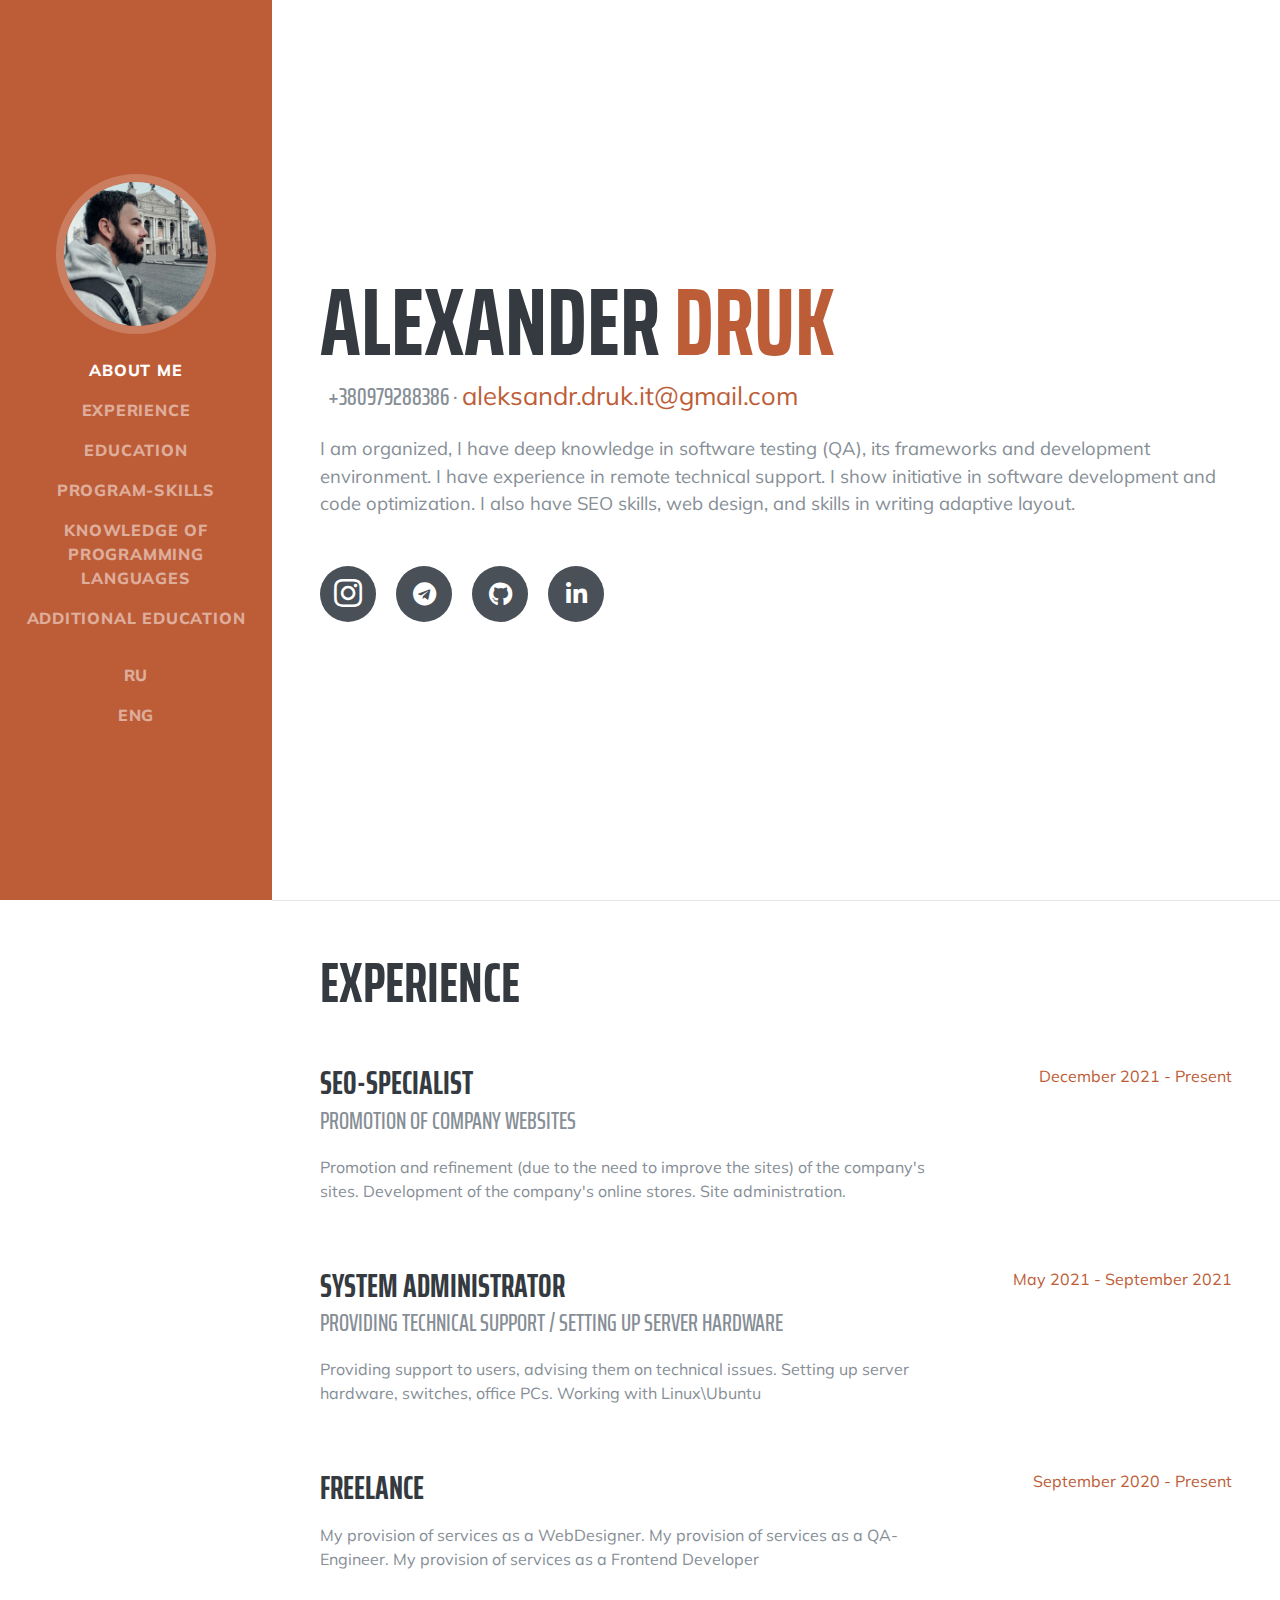
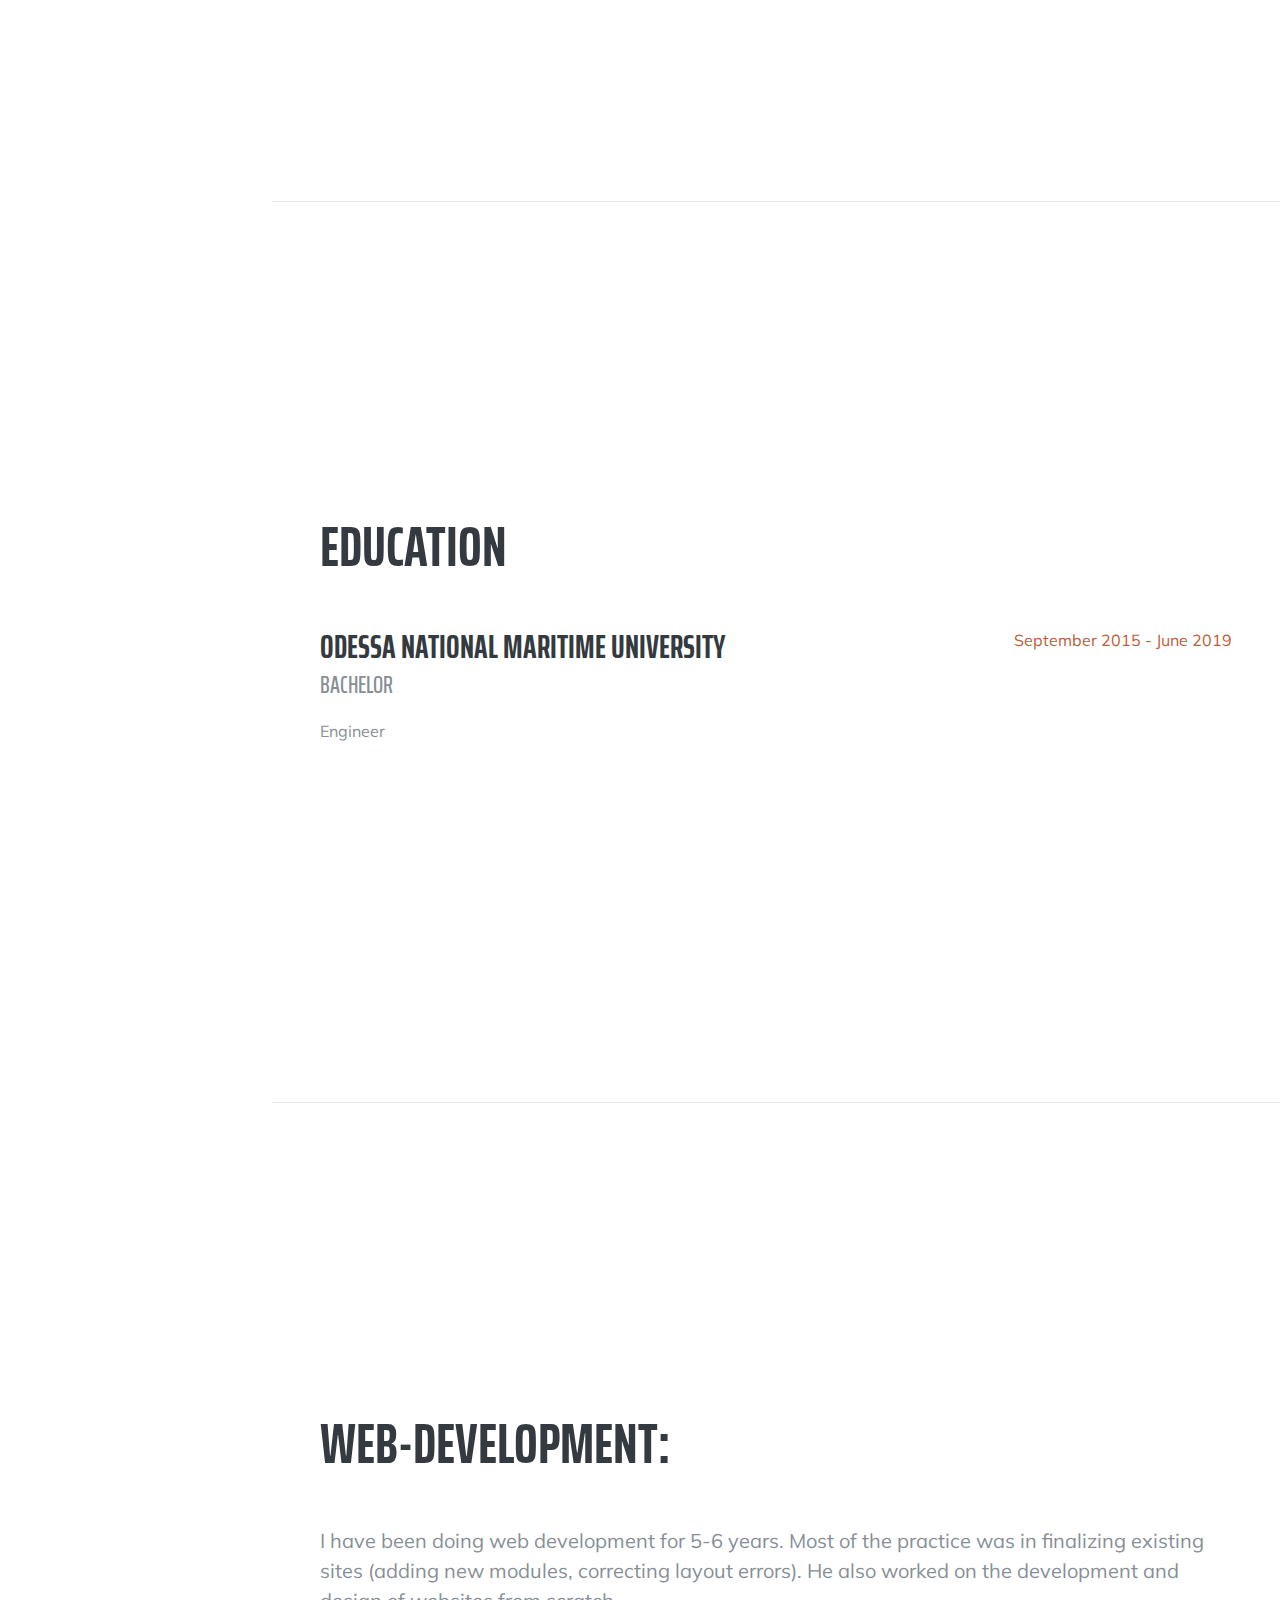
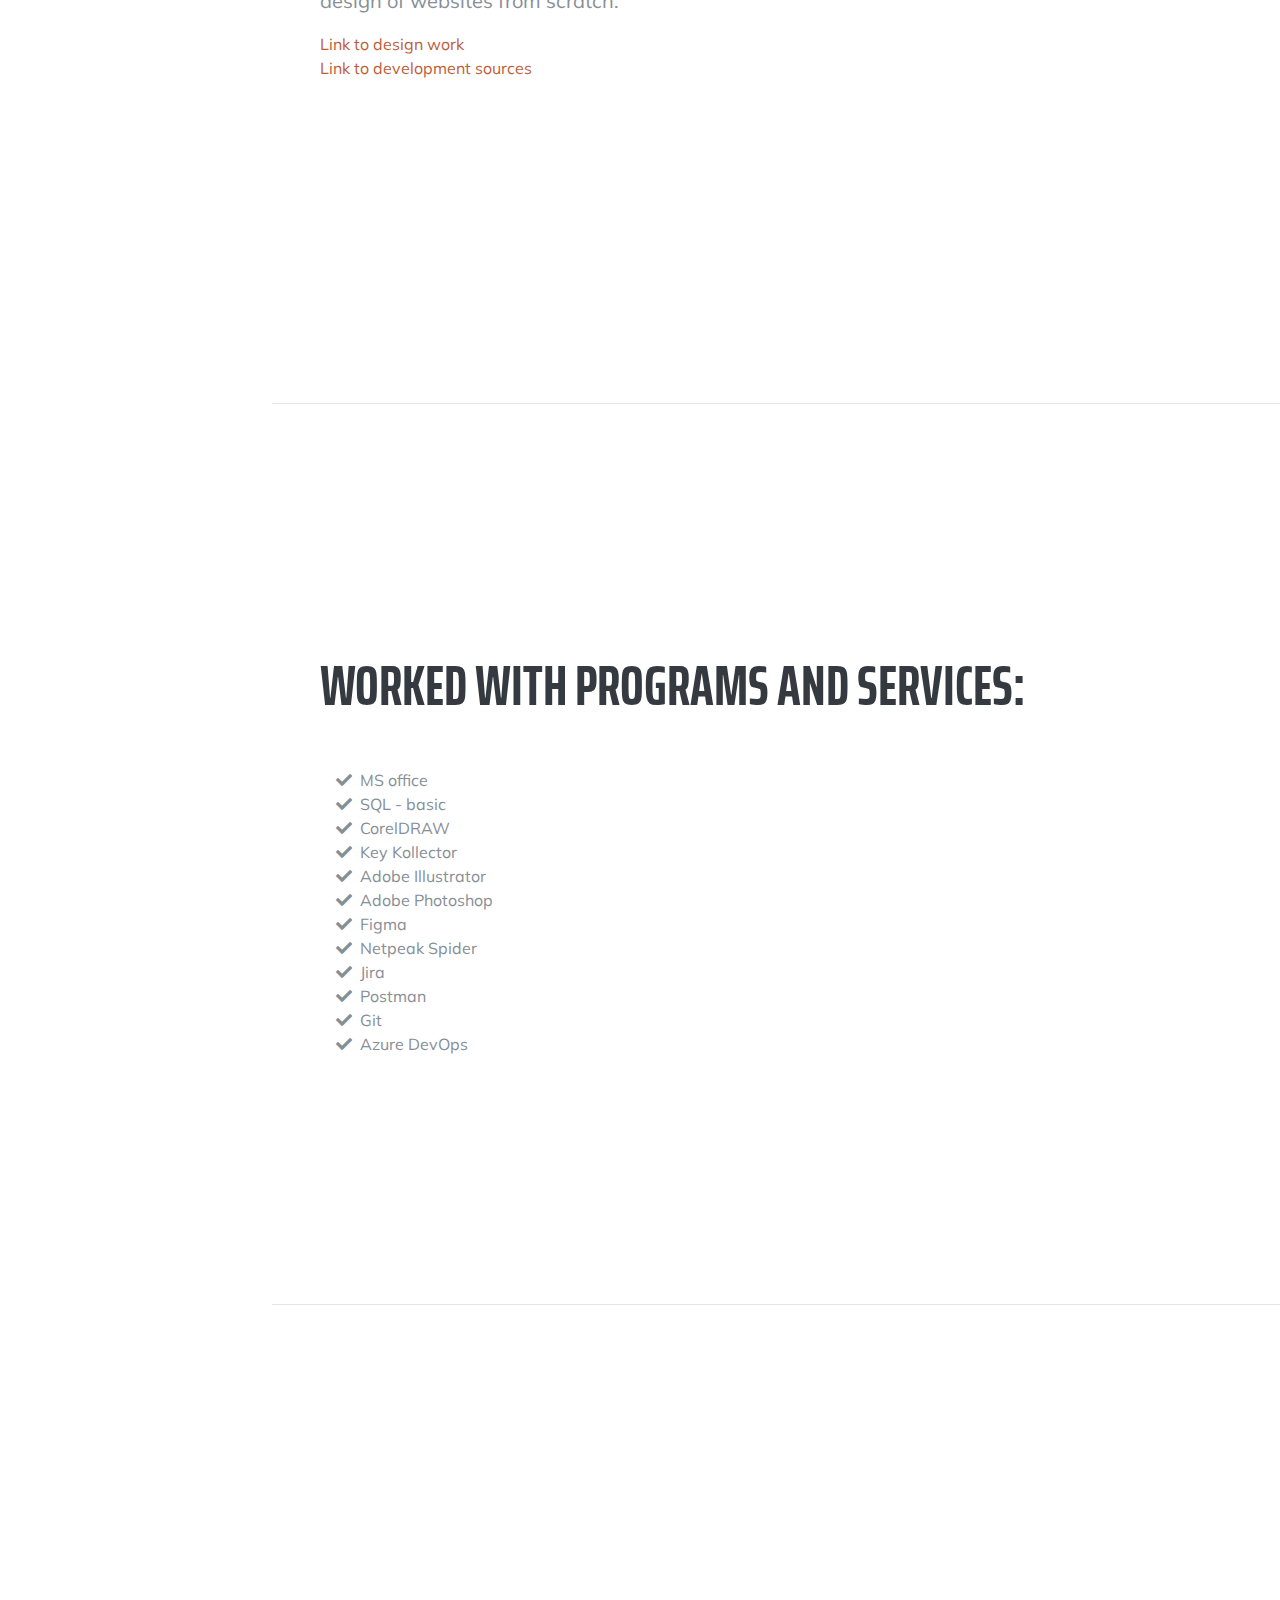
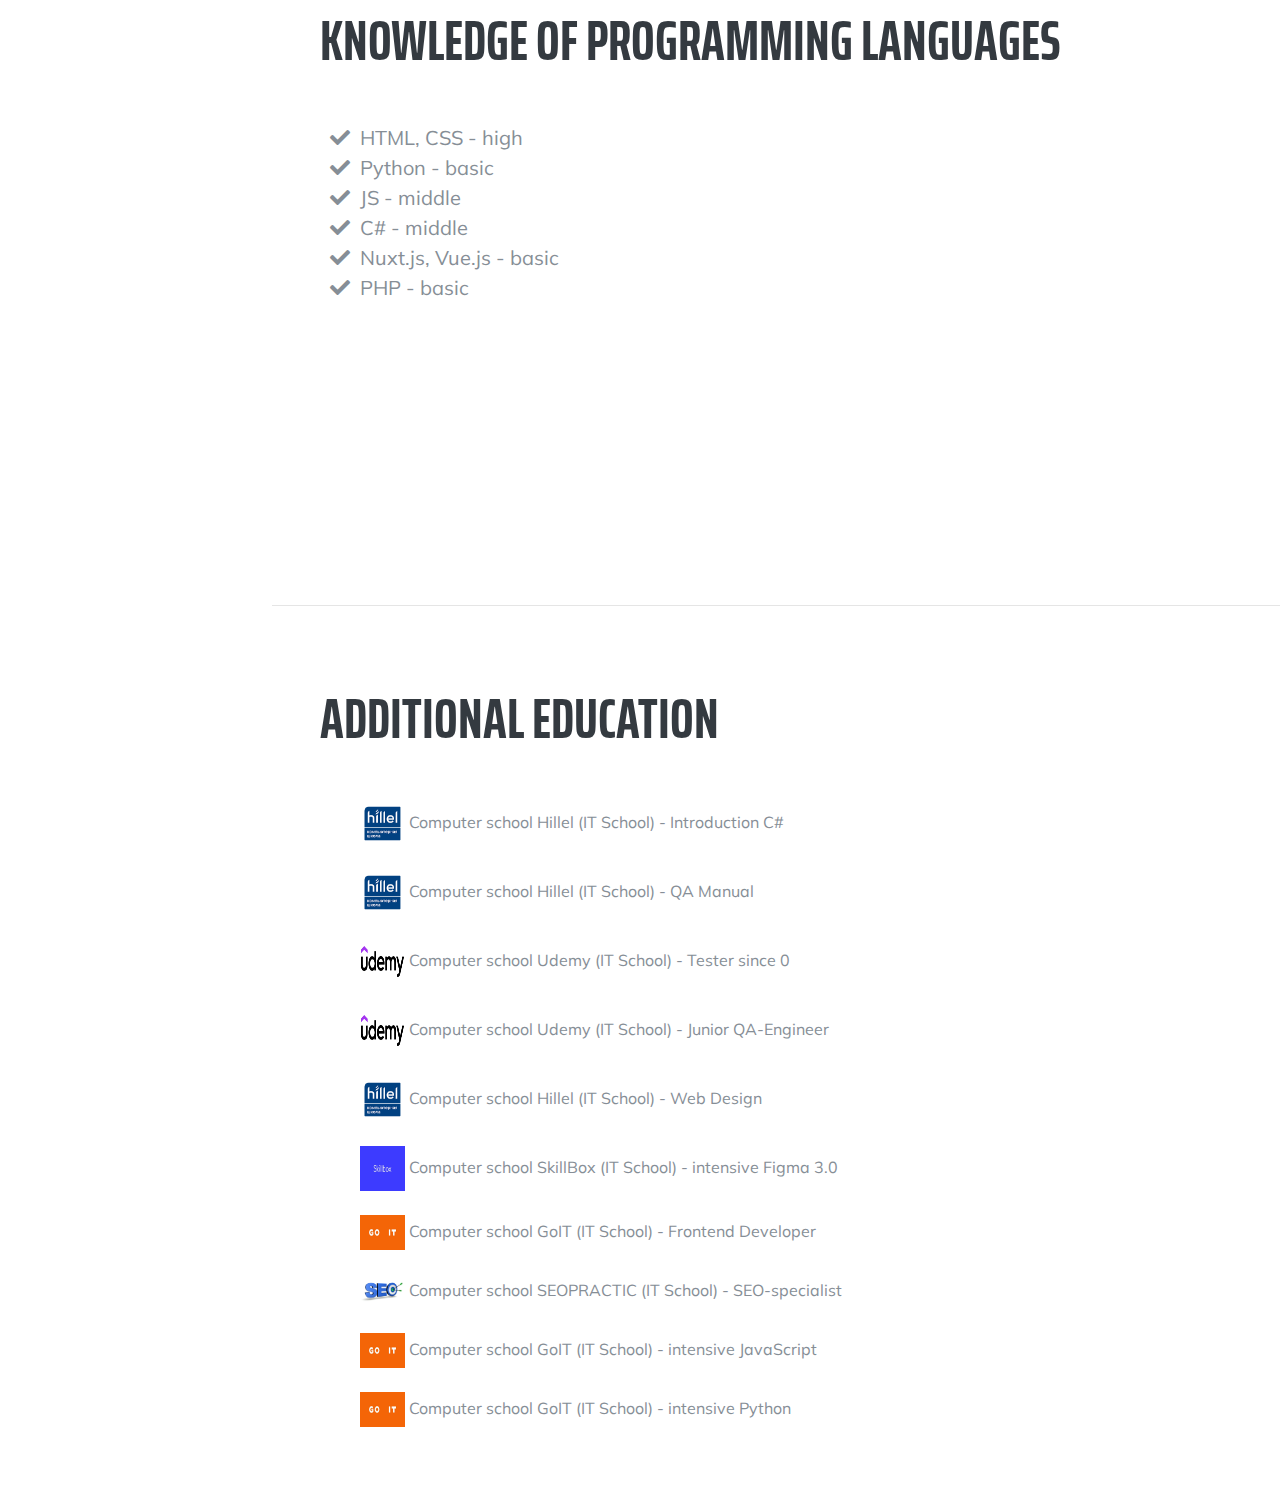
==== public.html @ 3aebe216 "1" ====
<!DOCTYPE html>
<html lang="en">

<head>

  <meta charset="utf-8">
  <meta name="viewport" content="width=device-width, initial-scale=1, shrink-to-fit=no">
  <meta name="description" content="">
  <meta name="author" content="">

  <title>Resume</title>

  <!-- Bootstrap core CSS -->
  <link href="vendor/bootstrap/css/bootstrap.min.css" rel="stylesheet">

  <!-- Custom fonts for this template -->
  <link href="https://fonts.googleapis.com/css?family=Saira+Extra+Condensed:500,700" rel="stylesheet">
  <link href="https://fonts.googleapis.com/css?family=Muli:400,400i,800,800i" rel="stylesheet">
  <link href="vendor/fontawesome-free/css/all.min.css" rel="stylesheet">

  <!-- Custom styles for this template -->
  <link href="css/resume.min.css" rel="stylesheet">

</head>

<body id="page-top">
  <!-- <div class="language" style="display: flex; align-items: center; text-align: center;">
    <a class="ru" href="./index.html" style="padding-left: 48px;">
      RU 
    </a>
    <a class="eng" href="" style="margin-left: 5px;">
       ENG
    </a>
  </div> -->

  <nav class="navbar navbar-expand-lg navbar-dark bg-primary fixed-top" id="sideNav">
    <a class="navbar-brand js-scroll-trigger" href="#page-top">
      <span class="d-block d-lg-none">Alexander Druk</span>
      <span class="d-none d-lg-block">
        <img class="img-fluid img-profile rounded-circle mx-auto mb-2" src="img/logo.jpg" alt="logo">
      </span>
    </a>
    <button class="navbar-toggler" type="button" data-toggle="collapse" data-target="#navbarSupportedContent" aria-controls="navbarSupportedContent" aria-expanded="false" aria-label="Toggle navigation">
      <span class="navbar-toggler-icon"></span>
    </button>
    <div class="collapse navbar-collapse" id="navbarSupportedContent">
      <ul class="navbar-nav">
        <li class="nav-item">
          <a class="nav-link js-scroll-trigger" href="#about">About me</a>
        </li>
        <li class="nav-item">
          <a class="nav-link js-scroll-trigger" href="#experience">Experience</a>
        </li>
        <li class="nav-item">
          <a class="nav-link js-scroll-trigger" href="#education">Education</a>
        </li>
        <li class="nav-item">
          <a class="nav-link js-scroll-trigger" href="#skills">Program-skills</a>
        </li>
        <li class="nav-item">
          <a class="nav-link js-scroll-trigger" href="#interests">Knowledge of programming languages</a>
        </li>
        <li class="nav-item">
          <a class="nav-link js-scroll-trigger" href="#awards">Additional education</a>
        </li>
        <li class="nav-item nav-item-padding">
          <a class="nav-link js-scroll-trigger" href="./index.html" style="padding-top: 25px;">RU</a>
          <a class="nav-link js-scroll-trigger" href="./public.html" >ENG</a>
        </li>
      </ul>
    </div>
  </nav>

  <div class="container-fluid p-0">

    <section class="resume-section p-3 p-lg-5 d-flex align-items-center" id="about">
      <div class="w-100">
        <h1 class="mb-0" style="padding-bottom: 10px;">Alexander
          <span class="text-primary">Druk</span>
        </h1>
        <a class="subheading mb-5" href="tel:+380979288386" style="cursor:pointer; color: inherit; text-decoration: none; "> &nbsp; +380979288386 ·
          <a href="aleksandr.druk.it@gmail.com" style=" font-size: 1.6rem; ">aleksandr.druk.it@gmail.com</a>
        </a>
        <p class="lead mb-5" style="padding-top:20px;">I am organized, I have deep knowledge in software testing (QA), its frameworks and development environment. I have experience in remote technical support. I show initiative in software development and code optimization. I also have SEO skills, web design, and skills in writing adaptive layout. </p>
        
        
        <div class="social-icons">
          <a href="https://www.instagram.com/aleksandr.mironovv/" target="_blank">
           <i class="fab fa-instagram fa-lg"></i>
          </a>
          <a href="https://t.me/ADwebdesign" target="_blank">
            <i class="fab fa-telegram"></i>
          </a>
          <a href="https://github.com/Alexhillel1" target="_blank">
            <i class="fab fa-github"></i>
          </a>
          <a href="https://www.linkedin.com/in/%D0%B0%D0%BB%D0%B5%D0%BA%D1%81%D0%B0%D0%BD%D0%B4%D1%80-%D0%B4%D1%80%D1%83%D0%BA-399b49176/" target="_blank">
            <i class="fab fa-linkedin-in"></i>
          </a>
        </div>
      </div>
    </section>

    <hr class="m-0">

    <section class="resume-section p-3 p-lg-5 d-flex justify-content-center" id="experience">
      <div class="w-100">
        <h2 class="mb-5">Experience</h2>

        <div class="resume-item d-flex flex-column flex-md-row justify-content-between mb-5">
          <div class="resume-content">
            <h3 class="mb-0">SEO-Specialist</h3>
            <div class="subheading mb-3">Promotion of company websites</div>
            <p>Promotion and refinement (due to the need to improve the sites) of the company's sites. Development of the company's online stores. Site administration.</p>
          </div>
          <div class="resume-date text-md-right">
            <span class="text-primary">December 2021 - Present</span>
          </div>
        </div>

        <div class="resume-item d-flex flex-column flex-md-row justify-content-between mb-5">
          <div class="resume-content">
            <h3 class="mb-0">System Administrator</h3>
            <div class="subheading mb-3">Providing technical support / setting up server hardware</div>
            <p> Providing support to users, advising them on technical issues. Setting up server hardware, switches, office PCs. Working with Linux\Ubuntu 
              
            </p>
          </div>
          <div class="resume-date text-md-right">
            <span class="text-primary">May 2021 - September 2021</span>
          </div>
        </div>

        <div class="resume-item d-flex flex-column flex-md-row justify-content-between mb-5">
          <div class="resume-content">
            <h3 class="mb-0">Freelance</h3>
            <div class="subheading mb-3"></div>
            <p>My provision of services as a WebDesigner. My provision of services as a QA-Engineer. My provision of services as a Frontend Developer</p>
          </div>
          <div class="resume-date text-md-right">
            <span class="text-primary">September 2020 - Present</span>
          </div>
        </div>

        <!-- <div class="resume-item d-flex flex-column flex-md-row justify-content-between">
          <div class="resume-content">
            <h3 class="mb-0">Стажер бизнес-аналитик</h3>
            <div class="subheading mb-3">EPAM Systems Inc</div>
            <p> Переговоры с заказчиками касательно требований к ПО, анализ требований и прототипирование интерфейса с последующим согласованием, написание ТЗ для команды.</p>
          </div>
          <div class="resume-date text-md-right">
            <span class="text-primary">Июнь 2015 - Июль 2015</span>
          </div>
        </div> -->

      </div>

    </section>

    <hr class="m-0">

    <section class="resume-section p-3 p-lg-5 d-flex align-items-center" id="education">
      <div class="w-100">
        <h2 class="mb-5">Education</h2>

        <div class="resume-item d-flex flex-column flex-md-row justify-content-between mb-5">
          <div class="resume-content">
            <h3 class="mb-0">Odessa National Maritime University</h3>
            <div class="subheading mb-3">Bachelor</div>
            <div>Engineer</div>
          </div>
          <div class="resume-date text-md-right">
            <span class="text-primary">September 2015 - June 2019</span>
          </div>
        </div>

        <!-- <div class="resume-item d-flex flex-column flex-md-row justify-content-between">
          <div class="resume-content">
            <h3 class="mb-0">ПИУ имени П.А.Столыпина - филиал РАНХиГС</h3>
            <div class="subheading mb-3">Магистр</div>
            <div>Экономико-психологическое конструирование бизнес-процессов и организаций</div>
            <p>Средний балл: 5,0</p>
          </div>
          <div class="resume-date text-md-right">
            <span class="text-primary">Сентябрь 2017 - Июнь 2019</span>
          </div>
        </div> -->

      </div>
    </section>

    <hr class="m-0">

    <section class="resume-section p-3 p-lg-5 d-flex align-items-center" id="skills">
      <div class="w-100">
        <h2 class="mb-5">Web-development:</h2>
<p style="font-size: 20px;">I have been doing web development for 5-6 years. Most of the practice was in finalizing existing sites (adding new modules, correcting layout errors). He also worked on the development and design of websites from scratch.</p>
<a href="https://www.behance.net/sashamiron1eb9" target="_blank">Link to design work</a> <br>
<a href="https://github.com/Alexhillel1" target="_blank">Link to development sources</a>
        <div class="subheading mb-3"></div>
      </div>
    </section>

       <hr class="m-0">

    <section class="resume-section p-3 p-lg-5 d-flex align-items-center" id="skills">
      <div class="w-100">
        <h2 class="mb-5">Worked with programs and services:</h2>


        <div class="subheading mb-3"></div>
        <ul class="fa-ul mb-0">
          <li>
            <i class="fa-li fa fa-check"></i>
            MS office
          </li>
          <li>
            <i class="fa-li fa fa-check"></i>
            SQL - basic
          </li>
        <li>
            <i class="fa-li fa fa-check"></i> CorelDRAW </li>
            <li>
            <i class="fa-li fa fa-check"></i> Key Kollector</li></li>
        <li>
            <i class="fa-li fa fa-check"></i> Adobe Illustrator
</li></li>
<li>
            <i class="fa-li fa fa-check"></i>
Adobe Photoshop</li></li>
<li>
            <i class="fa-li fa fa-check"></i> Figma
</li></li>
<li>
            <i class="fa-li fa fa-check"></i> Netpeak Spider
</li></li>
        <li>
            <i class="fa-li fa fa-check"></i> Jira </li>
                    <li>
            <i class="fa-li fa fa-check"></i> Postman </li>
                    <li>
            <i class="fa-li fa fa-check"></i> Git </li>
                    <li>
            <i class="fa-li fa fa-check"></i> Azure DevOps </li>
        </ul>
      </div>
    </section>

    <hr class="m-0">

    <section class="resume-section p-3 p-lg-5 d-flex align-items-center" id="interests">
      <div class="w-100">
        <h2 class="mb-5">Knowledge of programming languages</h2>
       
 <ul class="fa-ul mb-0" style="font-size: 16px;">
          <li style="font-size: 20px;">
            <i class="fa-li fa fa-check"></i>
            HTML, CSS - high 
          </li>
                    <li style="font-size: 20px;">
            <i class="fa-li fa fa-check"></i>
            Python - basic
          </li>
        <li style="font-size: 20px;">
            <i class="fa-li fa fa-check"></i> JS - middle </li>
                    <li style="font-size: 20px;">
            <i class="fa-li fa fa-check"></i> C# - middle
</li>
            <li style="font-size: 20px;">
            <i class="fa-li fa fa-check"></i> Nuxt.js, Vue.js - basic</li></li>
        <li style="font-size: 20px;">
            <i class="fa-li fa fa-check"></i> PHP - basic
</li></li>
        </ul>
        
      </div>
    </section>

    <hr class="m-0">

    <section class="resume-section p-3 p-lg-5 d-flex align-items-center" id="awards">
      <div class="w-100">
        <h2 class="mb-5">Additional education</h2>
        <ul class="fa-ul mb-0">
          <li>
            <!-- <i class="fa-li fa fa-trophy text-warning"></i> -->
            <img src="./img/logo-camp-Hillel.png" alt="Hillel" width="45px" height="45px">
            Computer school Hillel (IT School) - Introduction C#</li>
          <li>
            <br>
            <!-- <i class="fa-li fa fa-trophy text-warning"></i> -->
            <img src="./img/logo-camp-Hillel.png" alt="Hillel" width="45px" height="45px">
            Computer school Hillel (IT School) - QA Manual </li>
                      <li>
            <br>
            <!-- <i class="fa-li fa fa-trophy text-warning"></i> -->
            <img src="./img/UDEMY_3_crAWuxI.png" alt="Udemy" width="45px" height="45px">
            Computer school Udemy (IT School) - Tester since 0 </li>
                                  <li>
            <br>
            <!-- <i class="fa-li fa fa-trophy text-warning"></i> -->
            <img src="./img/UDEMY_3_crAWuxI.png" alt="Udemy" width="45px" height="45px">
            Computer school Udemy (IT School) - Junior QA-Engineer </li>
          <li>
            <br>
            <!-- <i class="fa-li fa fa-trophy text-warning"></i> -->
            <img src="./img/logo-camp-Hillel.png" alt="Hillel" width="45px" height="45px">
            Computer school Hillel (IT School) - Web Design</li>
          <li>
                      <li>
            <br>
            <!-- <i class="fa-li fa fa-trophy text-warning"></i> -->
            <img src="./img/skillbox.jpg" alt="Hillel" width="45px" height="45px">
            Computer school SkillBox (IT School) - intensive Figma 3.0</li>
          <li>
            <br>
            <!-- <i class="fa-li fa fa-trophy text-warning"></i> -->
            <img src="./img/images.png" alt="GoIT" width="45px" height="35 px">
            Computer school GoIT (IT School) - Frontend Developer</li>
          <li>
            <br>
            <!-- <i class="fa-li fa fa-trophy text-warning"></i> -->
            <img src="./img/shutterstock_102739382.jpg" alt="SEOPRACTIC" width="45px" height="35 px">
            Computer school SEOPRACTIC (IT School) - SEO-specialist </li>
          <li>
            <br>
            <!-- <i class="fa-li fa fa-trophy text-warning"></i> -->
            <img src="./img/images.png" alt="GoIT" width="45px" height="35 px">
          Computer school GoIT (IT School) - intensive JavaScript
          </li>
                    <li>
            <br>
            <!-- <i class="fa-li fa fa-trophy text-warning"></i> -->
            <img src="./img/images.png" alt="GoIT" width="45px" height="35 px">
          Computer school GoIT (IT School) - intensive Python
          </li>
          
        </ul>
      </div>
    </section>

  </div>

  <!-- Bootstrap core JavaScript -->
  <script src="vendor/jquery/jquery.min.js"></script>
  <script src="vendor/bootstrap/js/bootstrap.bundle.min.js"></script>

  <!-- Plugin JavaScript -->
  <script src="vendor/jquery-easing/jquery.easing.min.js"></script>

  <!-- Custom scripts for this template -->
  <script src="js/resume.min.js"></script>

</body>

</html>
---- css/resume.min.css ----
/*!
 * Start Bootstrap - Resume v5.0.8 (https://startbootstrap.com/template-overviews/resume)
 * Copyright 2013-2019 Start Bootstrap
 * Licensed under MIT (https://github.com/BlackrockDigital/startbootstrap-resume/blob/master/LICENSE)
 */body{font-family:Muli,-apple-system,BlinkMacSystemFont,'Segoe UI',Roboto,'Helvetica Neue',Arial,sans-serif,'Apple Color Emoji','Segoe UI Emoji','Segoe UI Symbol','Noto Color Emoji';padding-top:54px;color:#868e96}@media (min-width:992px){body{padding-top:0;padding-left:17rem}}h1,h2,h3,h4,h5,h6{font-family:'Saira Extra Condensed',-apple-system,BlinkMacSystemFont,'Segoe UI',Roboto,'Helvetica Neue',Arial,sans-serif,'Apple Color Emoji','Segoe UI Emoji','Segoe UI Symbol','Noto Color Emoji';font-weight:700;text-transform:uppercase;color:#343a40}h1{font-size:6rem;line-height:5.5rem}h2{font-size:3.5rem}h3{font-size:2rem}p.lead{font-size:1.15rem;font-weight:400}.subheading{text-transform:uppercase;font-weight:500;font-family:'Saira Extra Condensed',-apple-system,BlinkMacSystemFont,'Segoe UI',Roboto,'Helvetica Neue',Arial,sans-serif,'Apple Color Emoji','Segoe UI Emoji','Segoe UI Symbol','Noto Color Emoji';font-size:1.5rem}.social-icons a{display:inline-block;height:3.5rem;width:3.5rem;background-color:#495057;color:#fff!important;border-radius:100%;text-align:center;font-size:1.5rem;line-height:3.5rem;margin-right:1rem}.social-icons a:last-child{margin-right:0}.social-icons a:hover{background-color:#bd5d38}.dev-icons{font-size:3rem}.dev-icons .list-inline-item i:hover{color:#bd5d38}#sideNav .navbar-nav .nav-item .nav-link{font-weight:800;letter-spacing:.05rem;text-transform:uppercase}#sideNav .navbar-toggler:focus{outline-color:#d48a6e}@media (min-width:992px){#sideNav{text-align:center;position:fixed;top:0;left:0;display:flex;flex-direction:column;width:17rem;height:100vh}#sideNav .navbar-brand{display:flex;margin:auto auto 0;padding:.5rem}#sideNav .navbar-brand .img-profile{max-width:10rem;max-height:10rem;border:.5rem solid rgba(255,255,255,.2)}#sideNav .navbar-collapse{display:flex;align-items:flex-start;flex-grow:0;width:100%;margin-bottom:auto}#sideNav .navbar-collapse .navbar-nav{flex-direction:column;width:100%}#sideNav .navbar-collapse .navbar-nav .nav-item{display:block}#sideNav .navbar-collapse .navbar-nav .nav-item .nav-link{display:block}}section.resume-section{padding-top:5rem!important;padding-bottom:5rem!important;max-width:75rem}section.resume-section .resume-item .resume-date{min-width:none}@media (min-width:768px){section.resume-section{min-height:100vh}section.resume-section .resume-item .resume-date{min-width:18rem}}@media (min-width:992px){section.resume-section{padding-top:3rem!important;padding-bottom:3rem!important}}.bg-primary{background-color:#bd5d38!important}.text-primary{color:#bd5d38!important}a{color:#bd5d38}a:active,a:focus,a:hover{color:#824027}
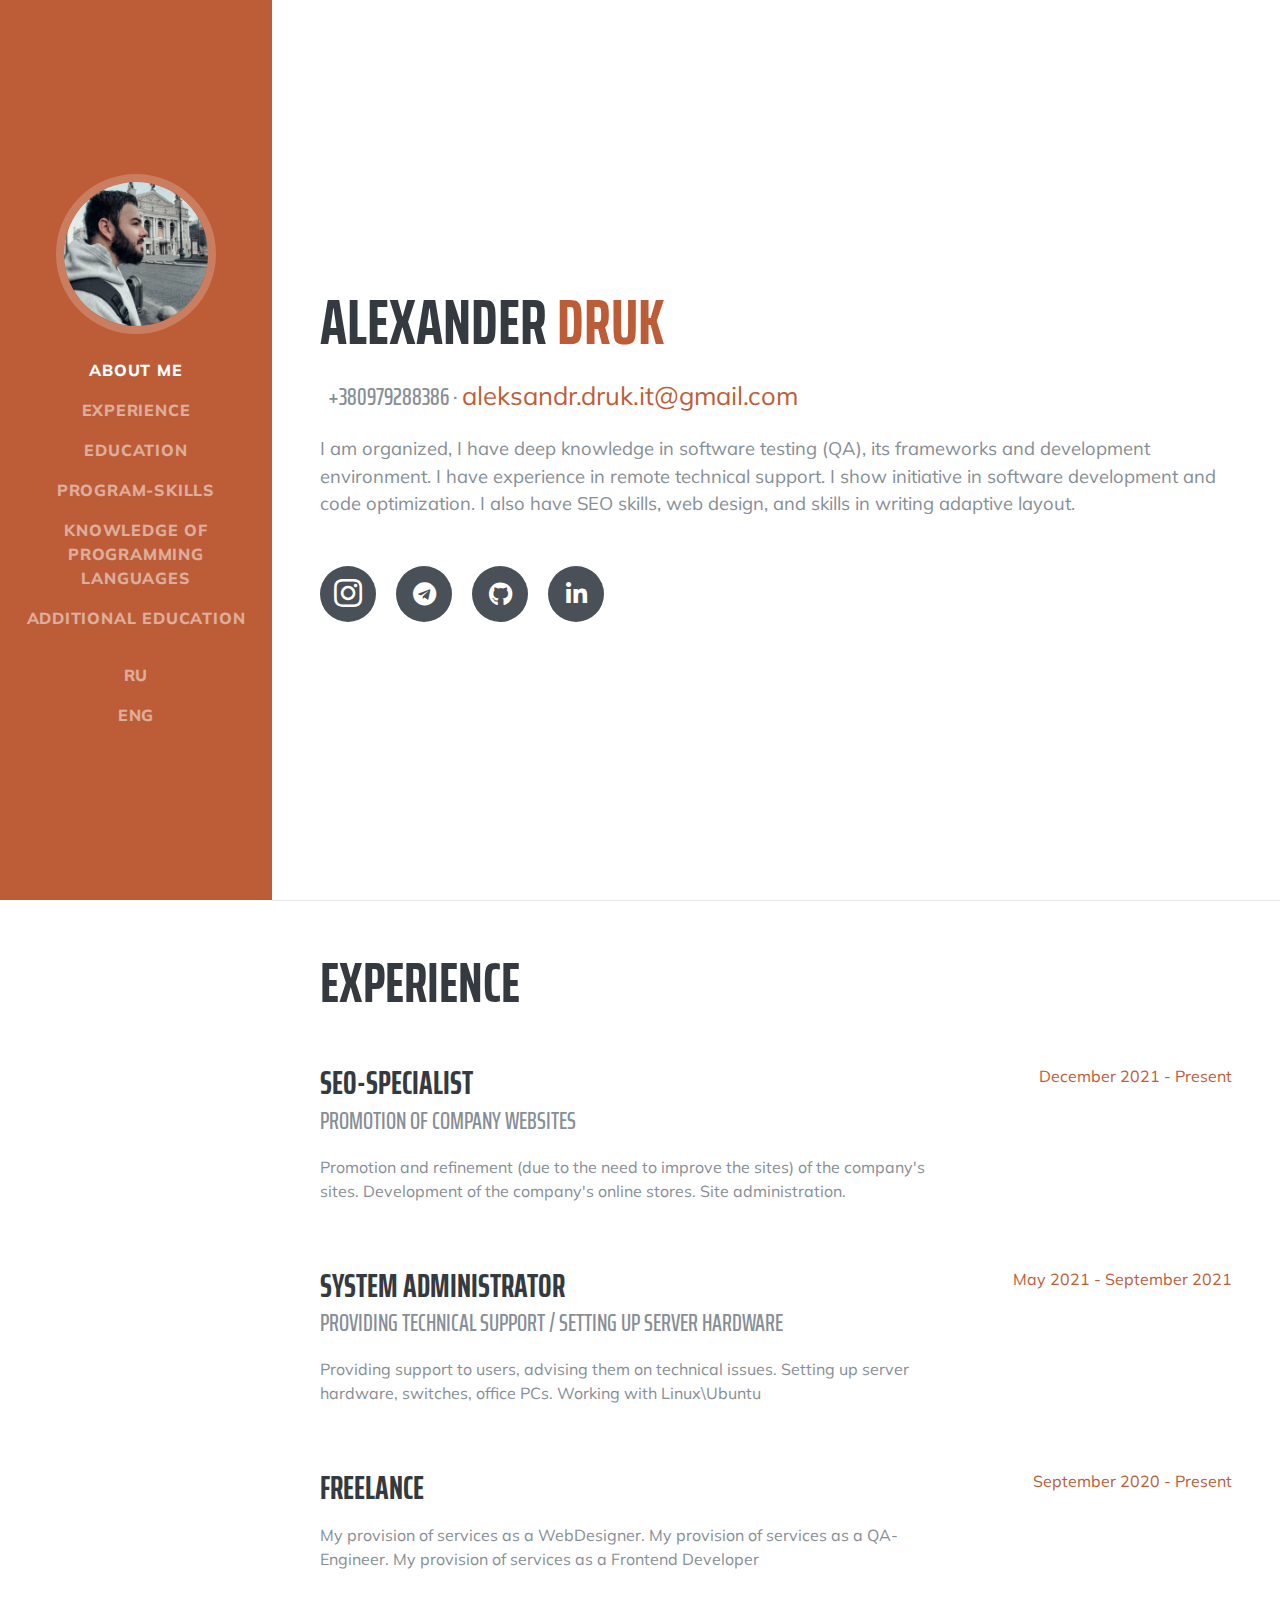
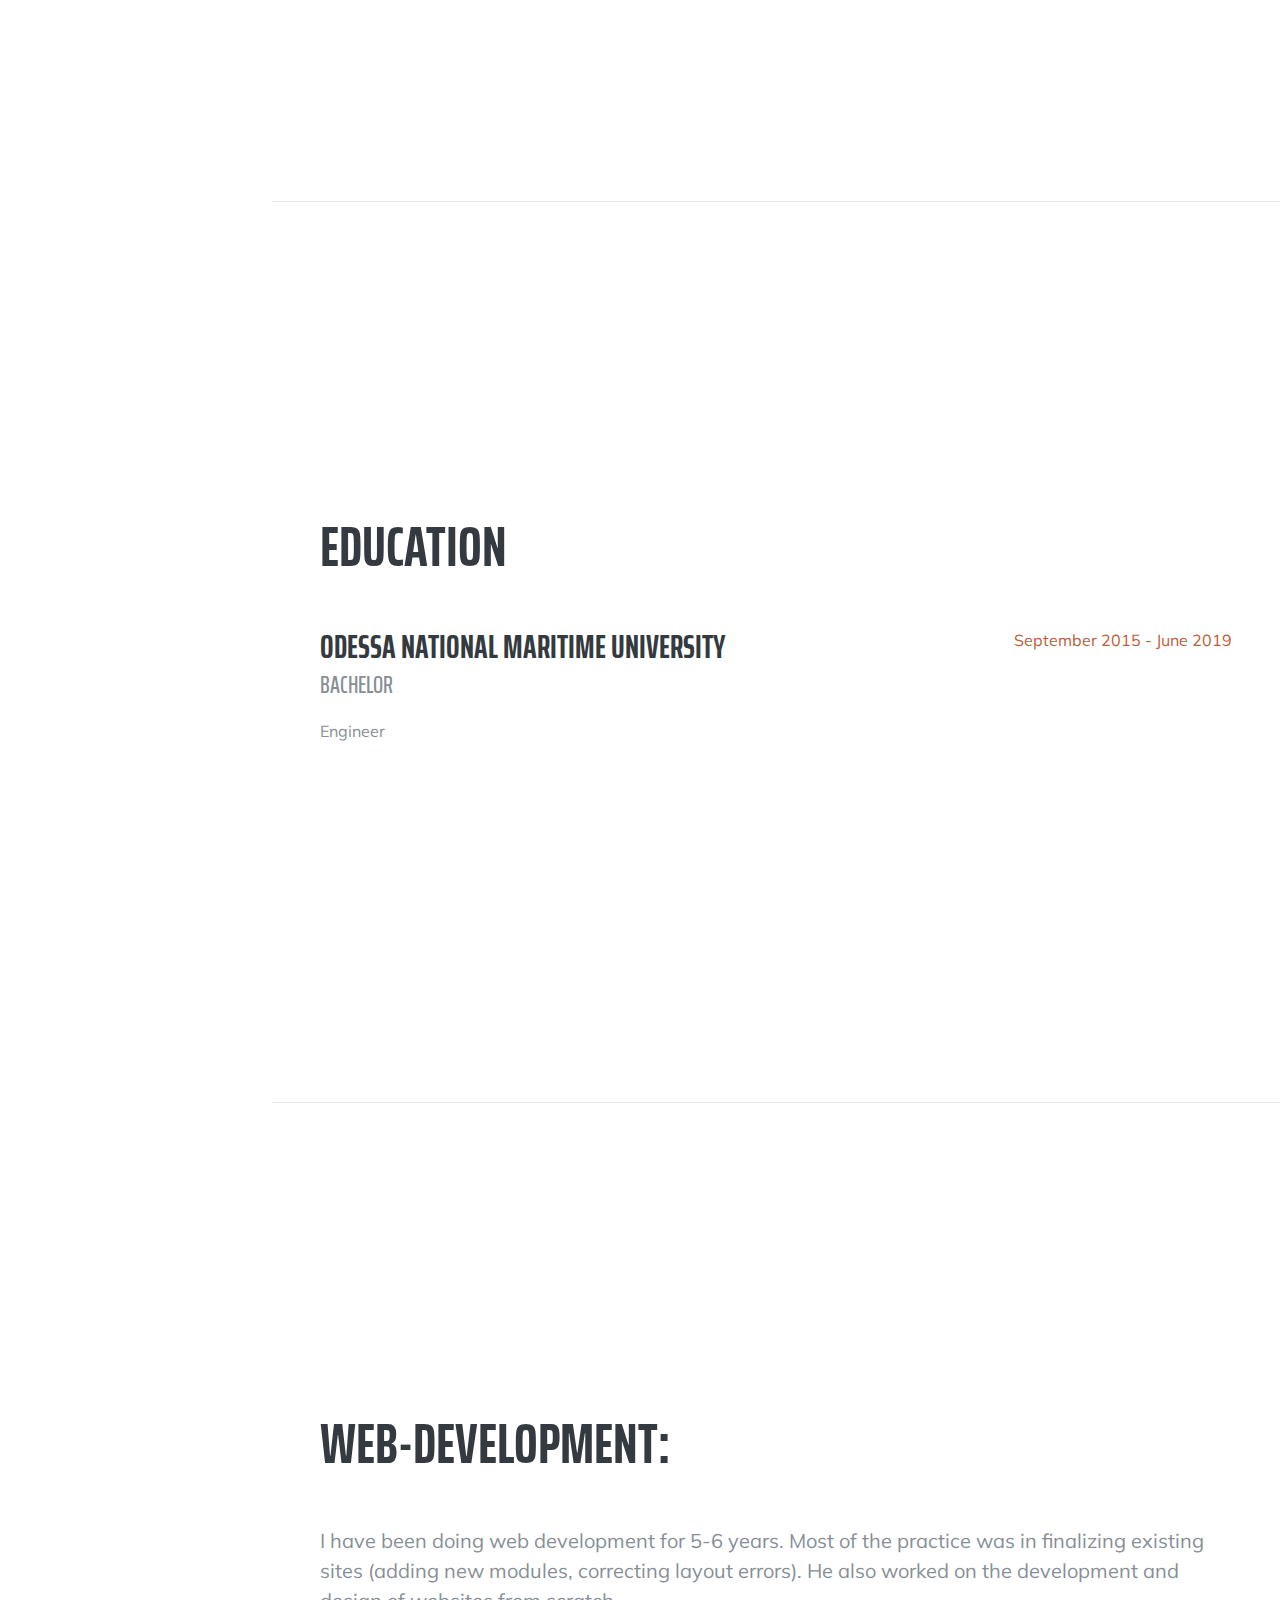
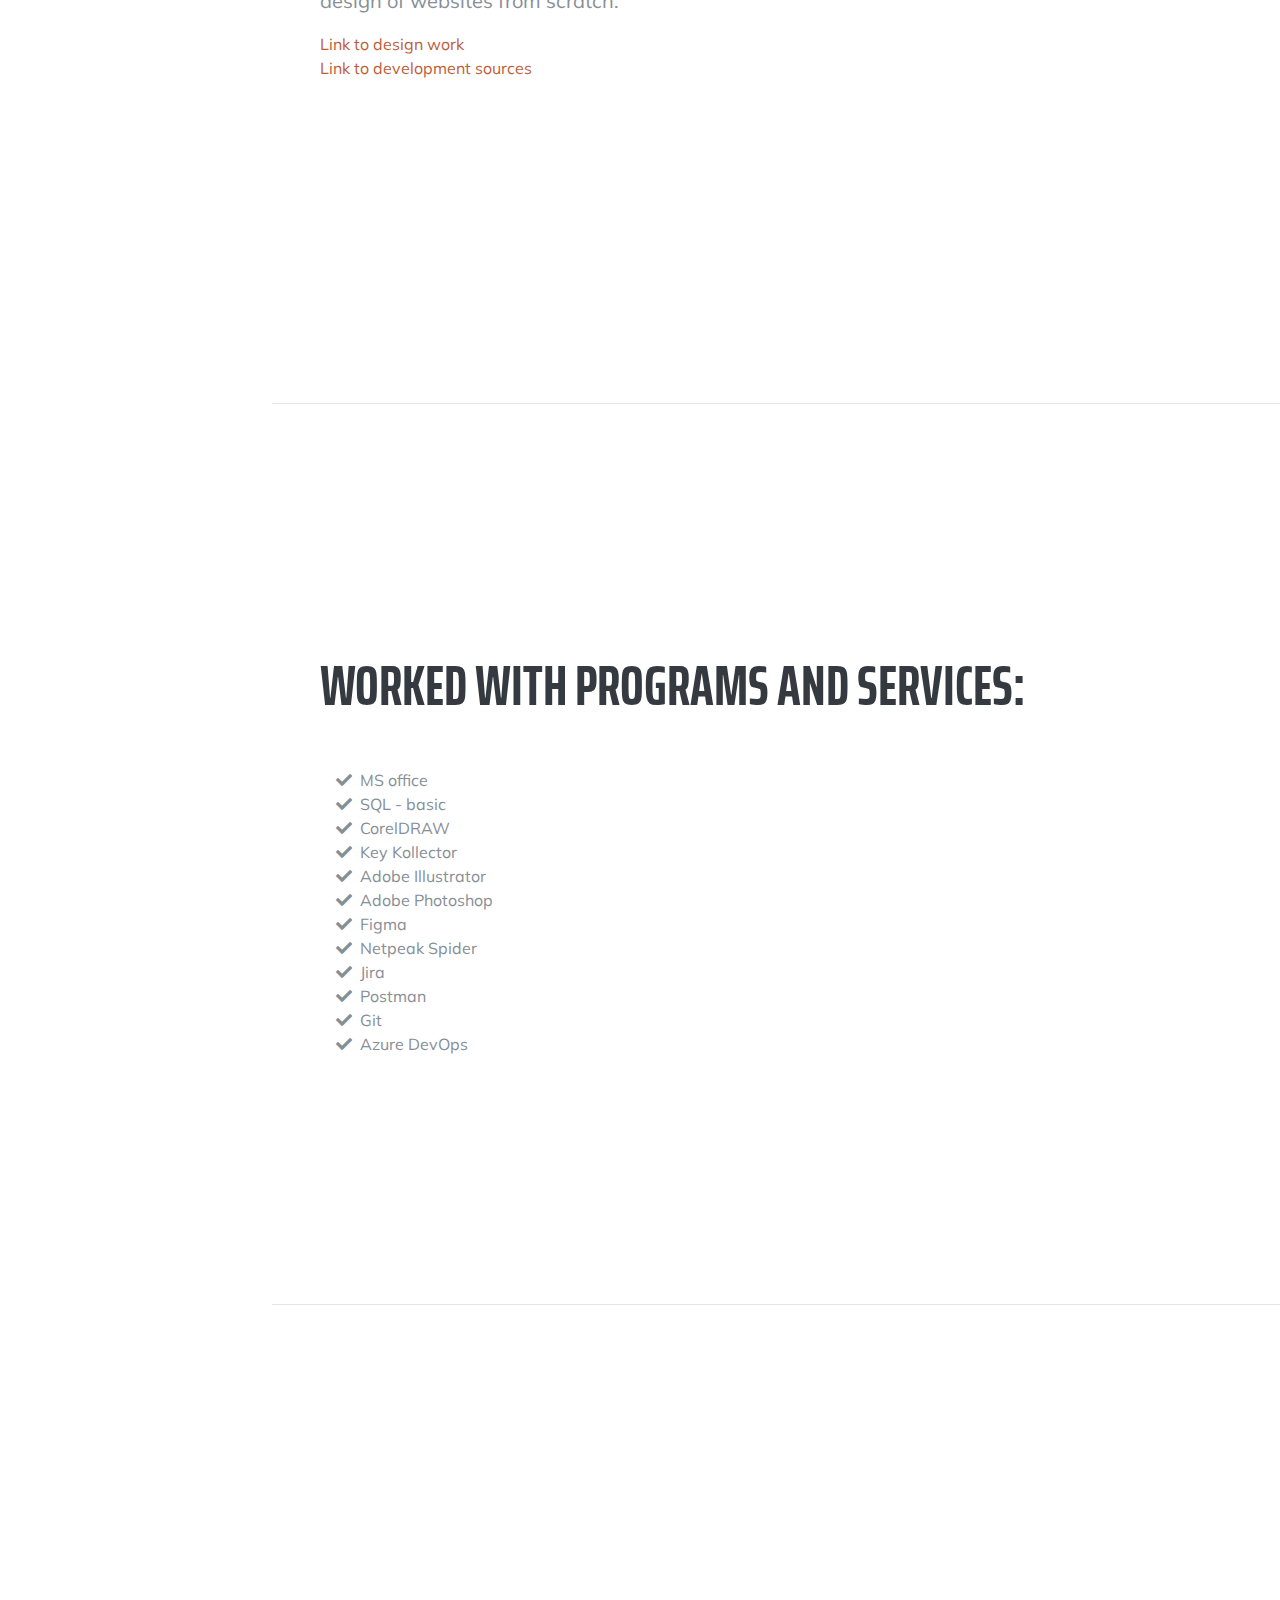
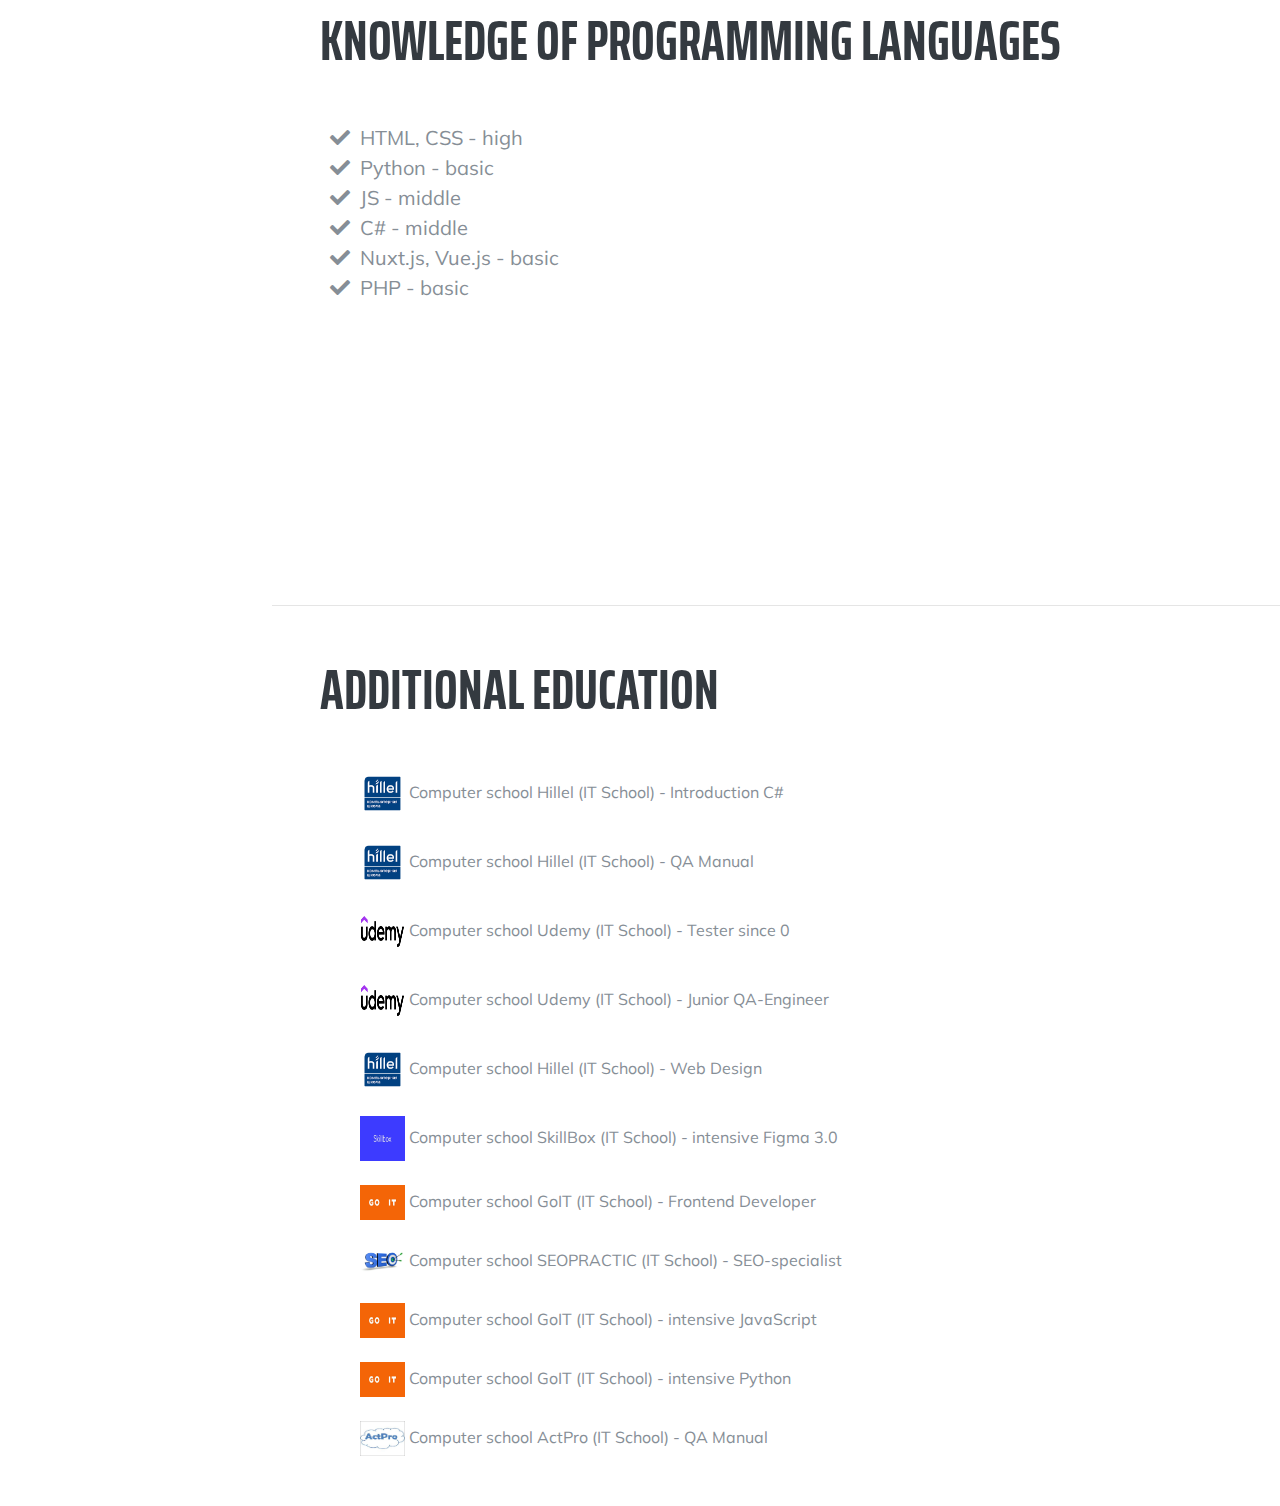
==== commit 9b3a7cb1: "1" ====
--- a/public.html
+++ b/public.html
@@ -334,6 +334,12 @@
             <img src="./img/images.png" alt="GoIT" width="45px" height="35 px">
           Computer school GoIT (IT School) - intensive Python
           </li>
+                              <li>
+            <br>
+            <!-- <i class="fa-li fa fa-trophy text-warning"></i> -->
+            <img src="./img/actpro.jpg" alt="ActPro" width="45px" height="35 px">
+          Computer school ActPro (IT School) - QA Manual
+          </li>
           
         </ul>
       </div>
--- a/css/resume.min.css
+++ b/css/resume.min.css
@@ -2,4 +2,159 @@
  * Start Bootstrap - Resume v5.0.8 (https://startbootstrap.com/template-overviews/resume)
  * Copyright 2013-2019 Start Bootstrap
  * Licensed under MIT (https://github.com/BlackrockDigital/startbootstrap-resume/blob/master/LICENSE)
- */body{font-family:Muli,-apple-system,BlinkMacSystemFont,'Segoe UI',Roboto,'Helvetica Neue',Arial,sans-serif,'Apple Color Emoji','Segoe UI Emoji','Segoe UI Symbol','Noto Color Emoji';padding-top:54px;color:#868e96}@media (min-width:992px){body{padding-top:0;padding-left:17rem}}h1,h2,h3,h4,h5,h6{font-family:'Saira Extra Condensed',-apple-system,BlinkMacSystemFont,'Segoe UI',Roboto,'Helvetica Neue',Arial,sans-serif,'Apple Color Emoji','Segoe UI Emoji','Segoe UI Symbol','Noto Color Emoji';font-weight:700;text-transform:uppercase;color:#343a40}h1{font-size:6rem;line-height:5.5rem}h2{font-size:3.5rem}h3{font-size:2rem}p.lead{font-size:1.15rem;font-weight:400}.subheading{text-transform:uppercase;font-weight:500;font-family:'Saira Extra Condensed',-apple-system,BlinkMacSystemFont,'Segoe UI',Roboto,'Helvetica Neue',Arial,sans-serif,'Apple Color Emoji','Segoe UI Emoji','Segoe UI Symbol','Noto Color Emoji';font-size:1.5rem}.social-icons a{display:inline-block;height:3.5rem;width:3.5rem;background-color:#495057;color:#fff!important;border-radius:100%;text-align:center;font-size:1.5rem;line-height:3.5rem;margin-right:1rem}.social-icons a:last-child{margin-right:0}.social-icons a:hover{background-color:#bd5d38}.dev-icons{font-size:3rem}.dev-icons .list-inline-item i:hover{color:#bd5d38}#sideNav .navbar-nav .nav-item .nav-link{font-weight:800;letter-spacing:.05rem;text-transform:uppercase}#sideNav .navbar-toggler:focus{outline-color:#d48a6e}@media (min-width:992px){#sideNav{text-align:center;position:fixed;top:0;left:0;display:flex;flex-direction:column;width:17rem;height:100vh}#sideNav .navbar-brand{display:flex;margin:auto auto 0;padding:.5rem}#sideNav .navbar-brand .img-profile{max-width:10rem;max-height:10rem;border:.5rem solid rgba(255,255,255,.2)}#sideNav .navbar-collapse{display:flex;align-items:flex-start;flex-grow:0;width:100%;margin-bottom:auto}#sideNav .navbar-collapse .navbar-nav{flex-direction:column;width:100%}#sideNav .navbar-collapse .navbar-nav .nav-item{display:block}#sideNav .navbar-collapse .navbar-nav .nav-item .nav-link{display:block}}section.resume-section{padding-top:5rem!important;padding-bottom:5rem!important;max-width:75rem}section.resume-section .resume-item .resume-date{min-width:none}@media (min-width:768px){section.resume-section{min-height:100vh}section.resume-section .resume-item .resume-date{min-width:18rem}}@media (min-width:992px){section.resume-section{padding-top:3rem!important;padding-bottom:3rem!important}}.bg-primary{background-color:#bd5d38!important}.text-primary{color:#bd5d38!important}a{color:#bd5d38}a:active,a:focus,a:hover{color:#824027}+ */
+body {
+  font-family: Muli, -apple-system, BlinkMacSystemFont, "Segoe UI", Roboto,
+    "Helvetica Neue", Arial, sans-serif, "Apple Color Emoji", "Segoe UI Emoji",
+    "Segoe UI Symbol", "Noto Color Emoji";
+  padding-top: 54px;
+  color: #868e96;
+}
+@media (min-width: 992px) {
+  body {
+    padding-top: 0;
+    padding-left: 17rem;
+  }
+}
+h1,
+h2,
+h3,
+h4,
+h5,
+h6 {
+  font-family: "Saira Extra Condensed", -apple-system, BlinkMacSystemFont,
+    "Segoe UI", Roboto, "Helvetica Neue", Arial, sans-serif, "Apple Color Emoji",
+    "Segoe UI Emoji", "Segoe UI Symbol", "Noto Color Emoji";
+  font-weight: 700;
+  text-transform: uppercase;
+  color: #343a40;
+}
+h1 {
+  font-size: 4rem;
+  line-height: 5.5rem;
+}
+h2 {
+  font-size: 3.5rem;
+}
+h3 {
+  font-size: 2rem;
+}
+p.lead {
+  font-size: 1.15rem;
+  font-weight: 400;
+}
+.subheading {
+  text-transform: uppercase;
+  font-weight: 500;
+  font-family: "Saira Extra Condensed", -apple-system, BlinkMacSystemFont,
+    "Segoe UI", Roboto, "Helvetica Neue", Arial, sans-serif, "Apple Color Emoji",
+    "Segoe UI Emoji", "Segoe UI Symbol", "Noto Color Emoji";
+  font-size: 1.5rem;
+}
+.social-icons a {
+  display: inline-block;
+  height: 3.5rem;
+  width: 3.5rem;
+  background-color: #495057;
+  color: #fff !important;
+  border-radius: 100%;
+  text-align: center;
+  font-size: 1.5rem;
+  line-height: 3.5rem;
+  margin-right: 1rem;
+}
+.social-icons a:last-child {
+  margin-right: 0;
+}
+.social-icons a:hover {
+  background-color: #bd5d38;
+}
+.dev-icons {
+  font-size: 3rem;
+}
+.dev-icons .list-inline-item i:hover {
+  color: #bd5d38;
+}
+#sideNav .navbar-nav .nav-item .nav-link {
+  font-weight: 800;
+  letter-spacing: 0.05rem;
+  text-transform: uppercase;
+}
+#sideNav .navbar-toggler:focus {
+  outline-color: #d48a6e;
+}
+@media (min-width: 992px) {
+  #sideNav {
+    text-align: center;
+    position: fixed;
+    top: 0;
+    left: 0;
+    display: flex;
+    flex-direction: column;
+    width: 17rem;
+    height: 100vh;
+  }
+  #sideNav .navbar-brand {
+    display: flex;
+    margin: auto auto 0;
+    padding: 0.5rem;
+  }
+  #sideNav .navbar-brand .img-profile {
+    max-width: 10rem;
+    max-height: 10rem;
+    border: 0.5rem solid rgba(255, 255, 255, 0.2);
+  }
+  #sideNav .navbar-collapse {
+    display: flex;
+    align-items: flex-start;
+    flex-grow: 0;
+    width: 100%;
+    margin-bottom: auto;
+  }
+  #sideNav .navbar-collapse .navbar-nav {
+    flex-direction: column;
+    width: 100%;
+  }
+  #sideNav .navbar-collapse .navbar-nav .nav-item {
+    display: block;
+  }
+  #sideNav .navbar-collapse .navbar-nav .nav-item .nav-link {
+    display: block;
+  }
+}
+section.resume-section {
+  padding-top: 5rem !important;
+  padding-bottom: 5rem !important;
+  max-width: 75rem;
+}
+section.resume-section .resume-item .resume-date {
+  min-width: none;
+}
+@media (min-width: 768px) {
+  section.resume-section {
+    min-height: 100vh;
+  }
+  section.resume-section .resume-item .resume-date {
+    min-width: 18rem;
+  }
+}
+@media (min-width: 992px) {
+  section.resume-section {
+    padding-top: 3rem !important;
+    padding-bottom: 3rem !important;
+  }
+}
+.bg-primary {
+  background-color: #bd5d38 !important;
+}
+.text-primary {
+  color: #bd5d38 !important;
+}
+a {
+  color: #bd5d38;
+}
+a:active,
+a:focus,
+a:hover {
+  color: #824027;
+}
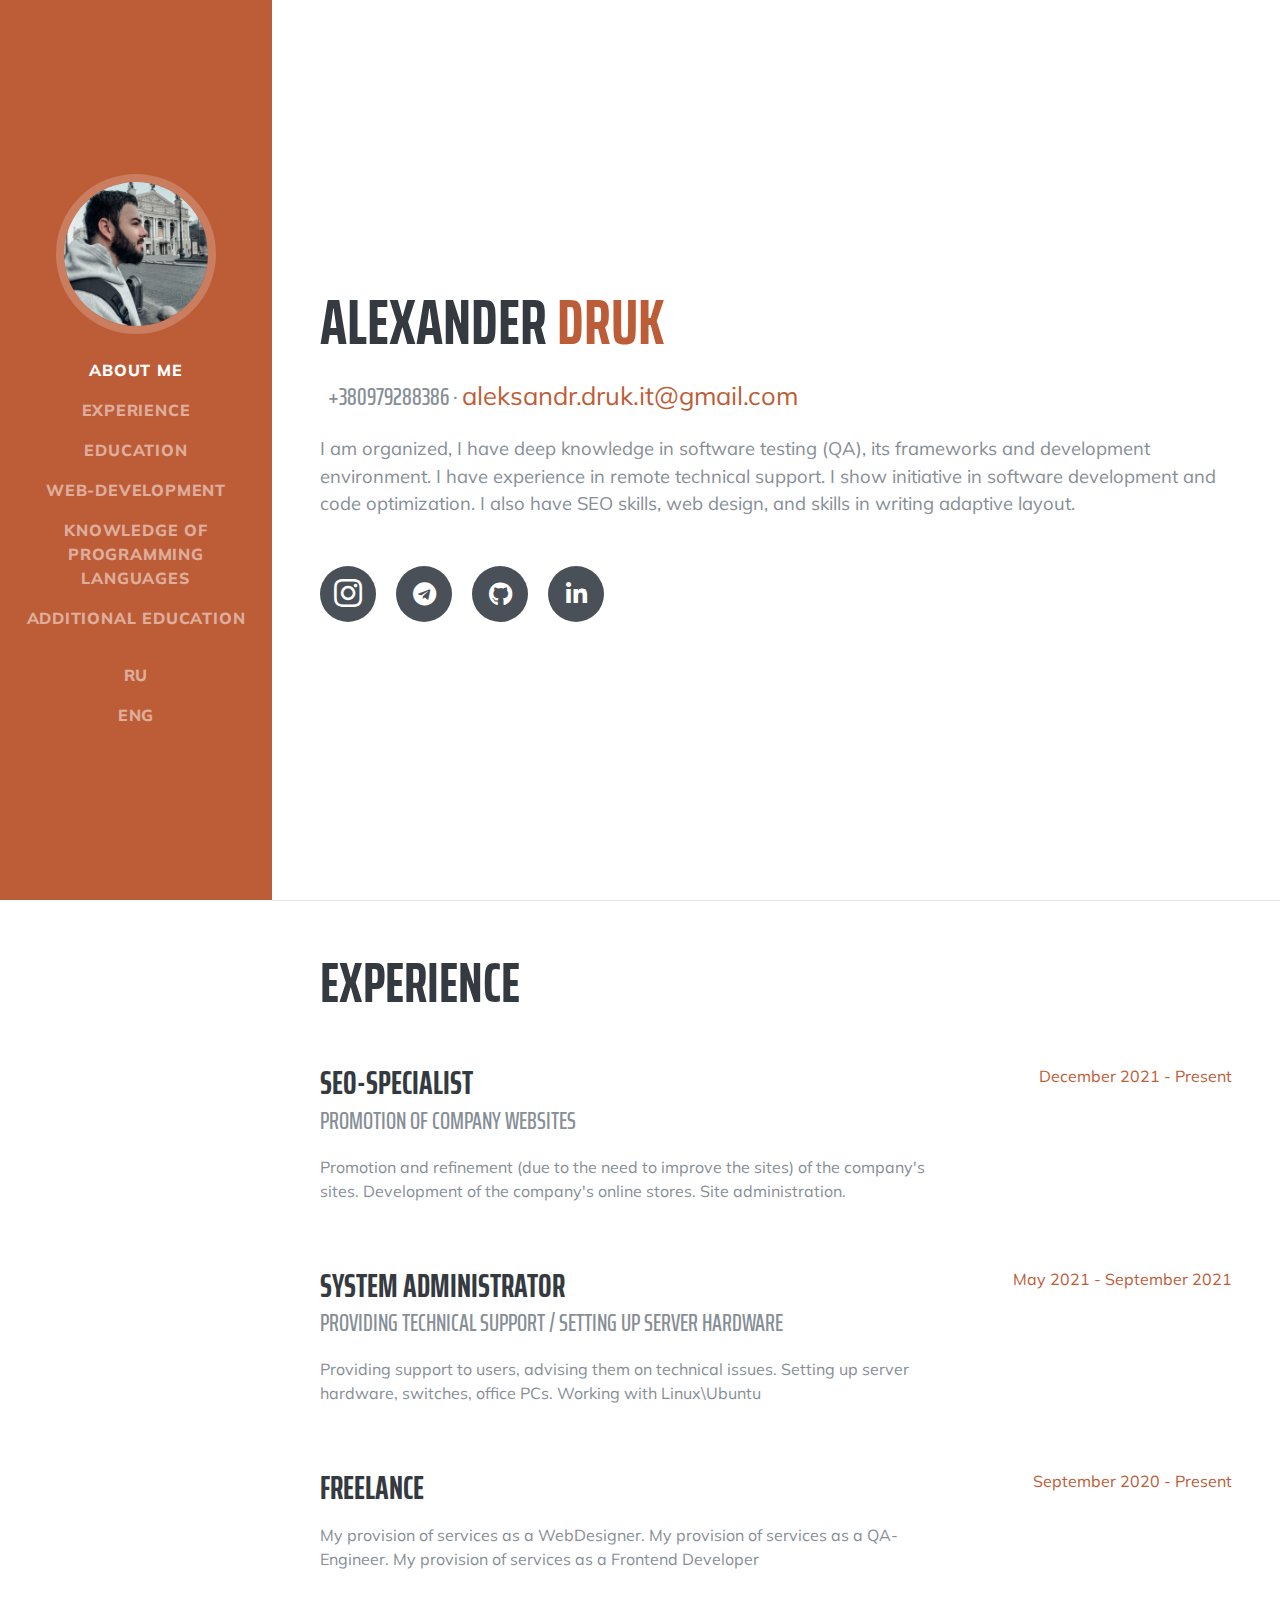
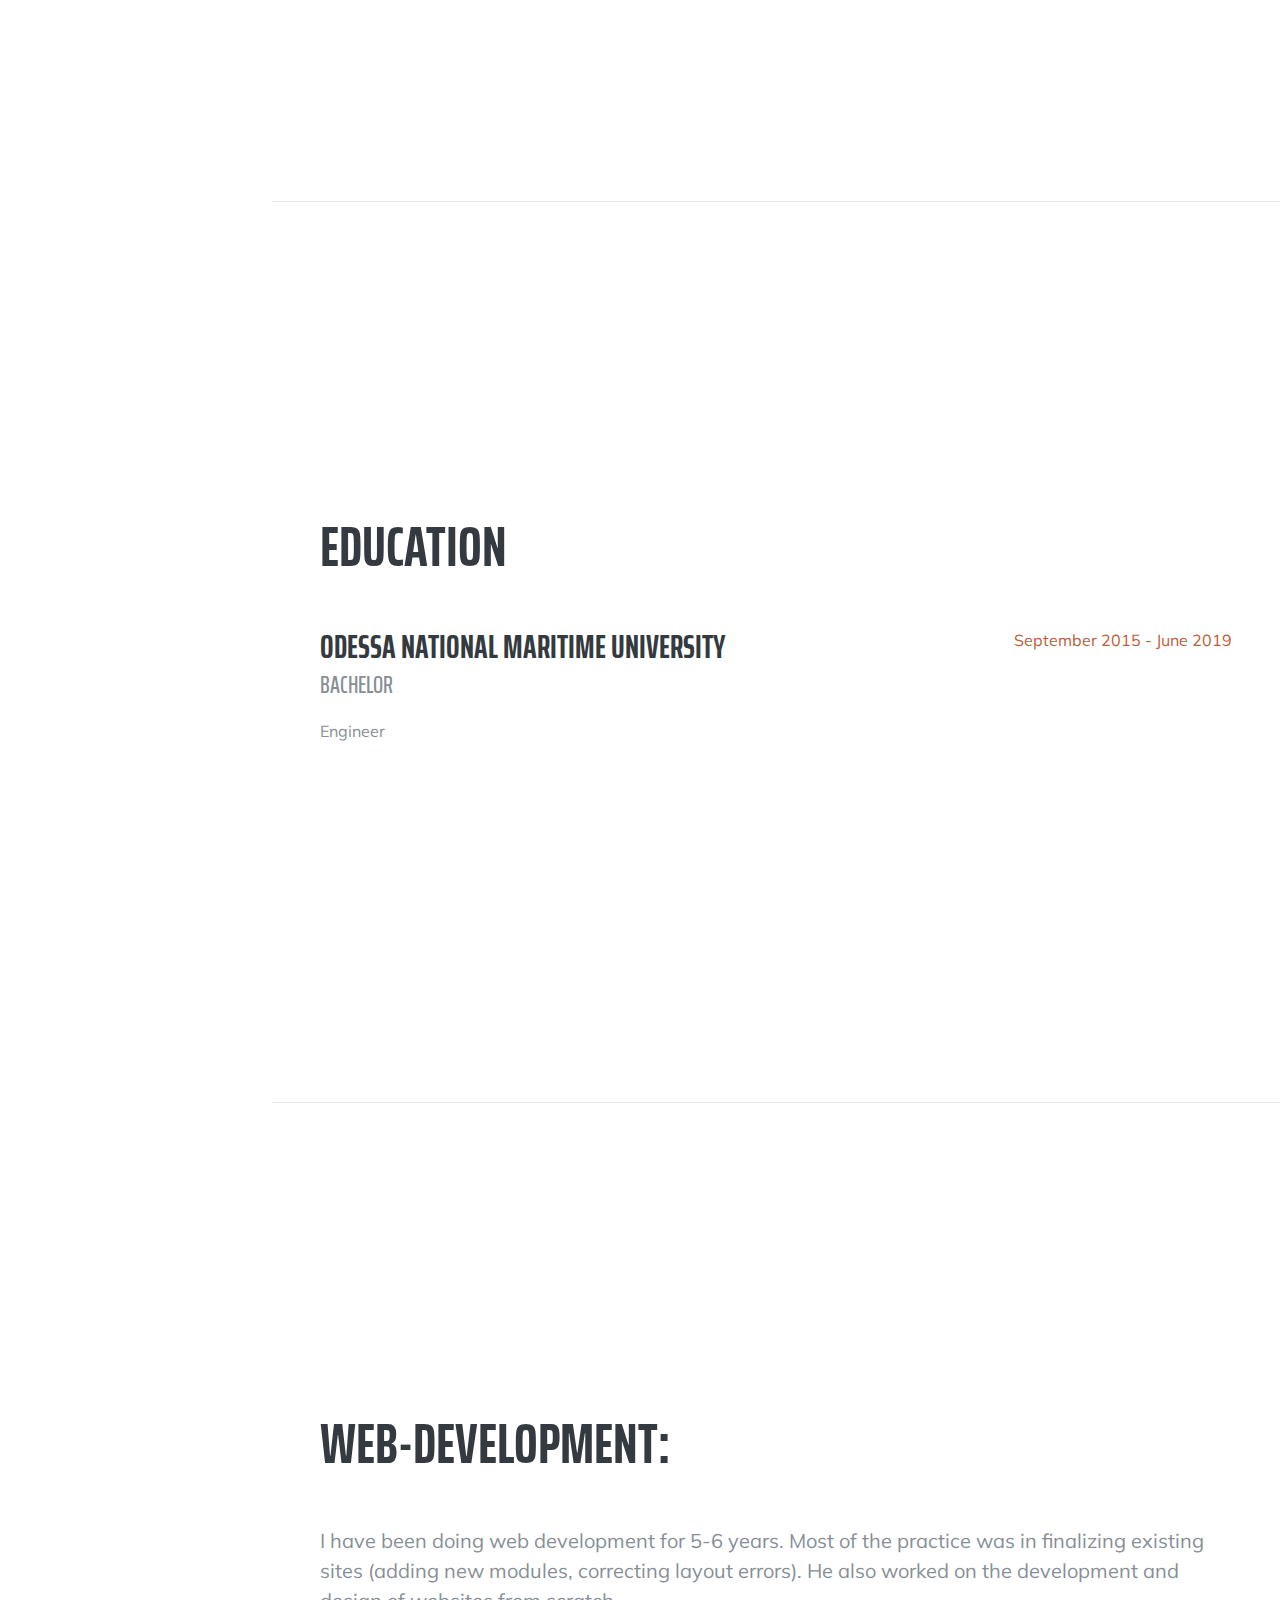
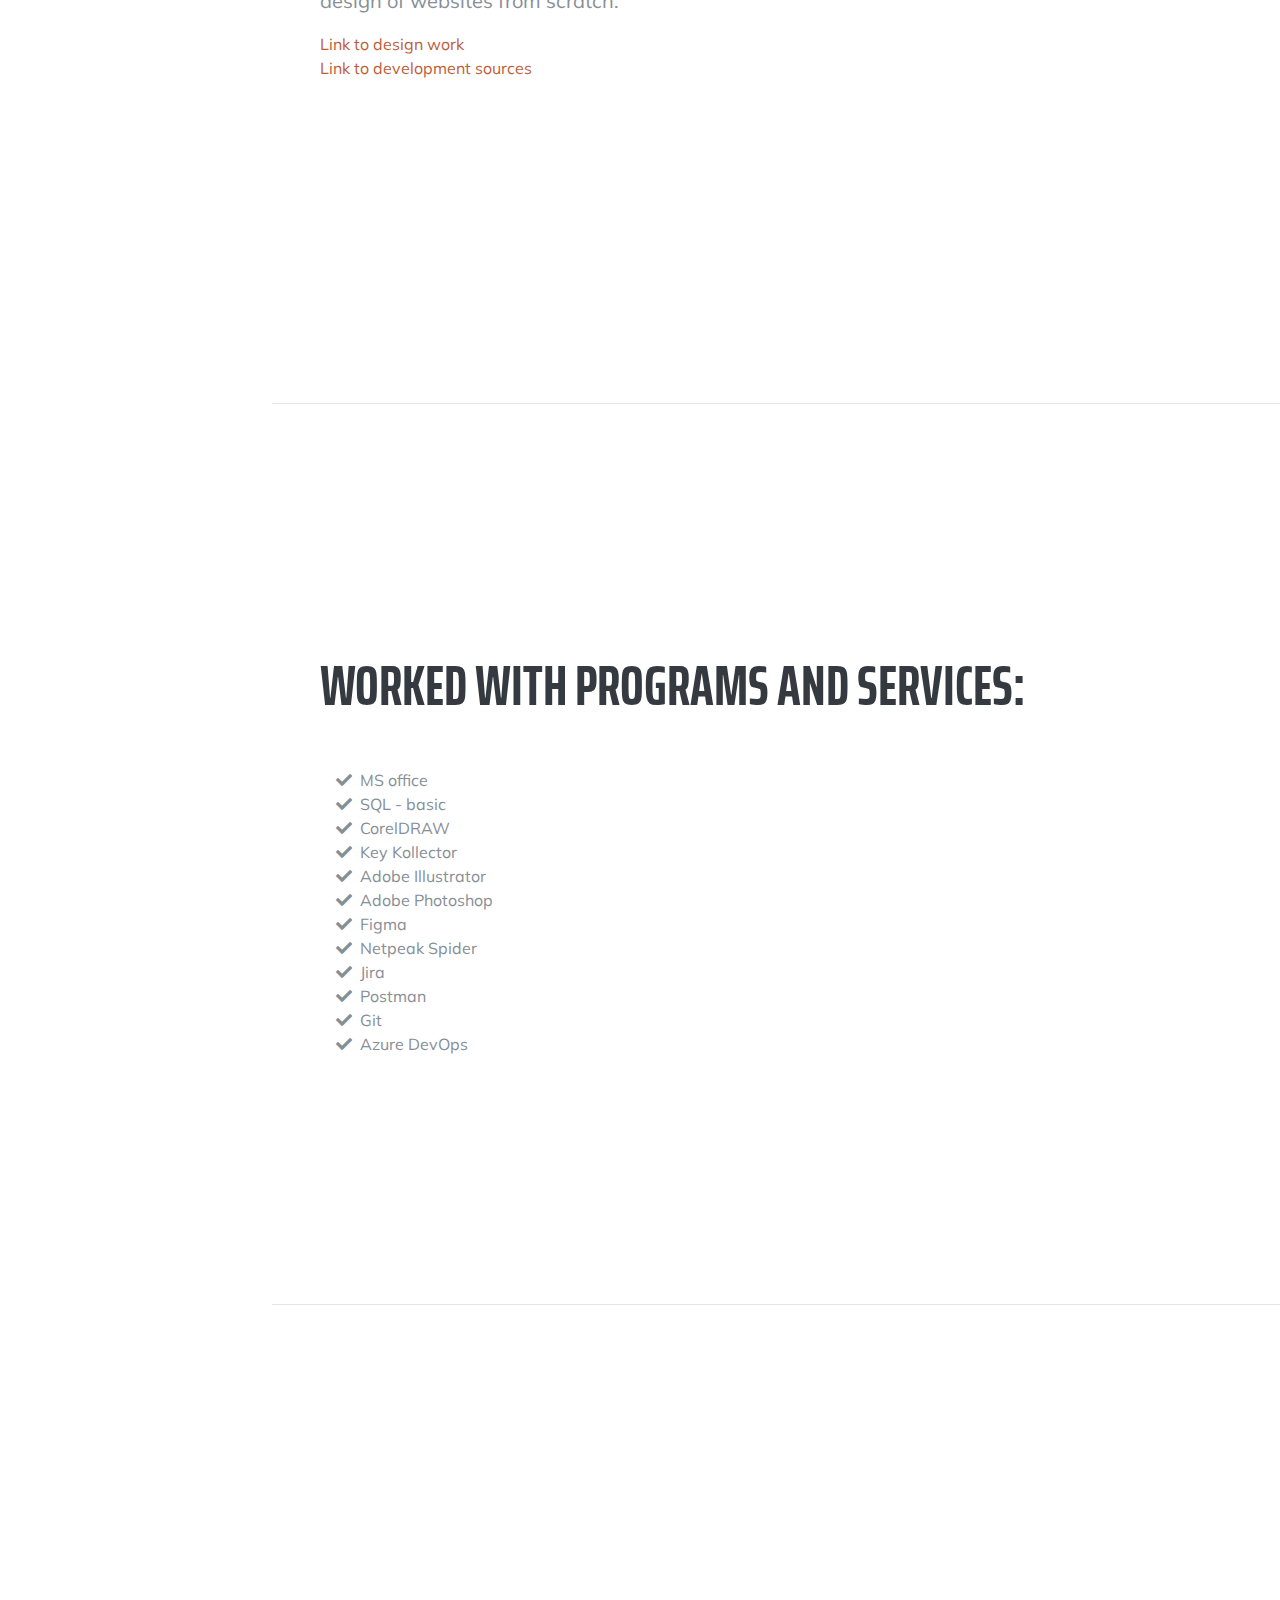
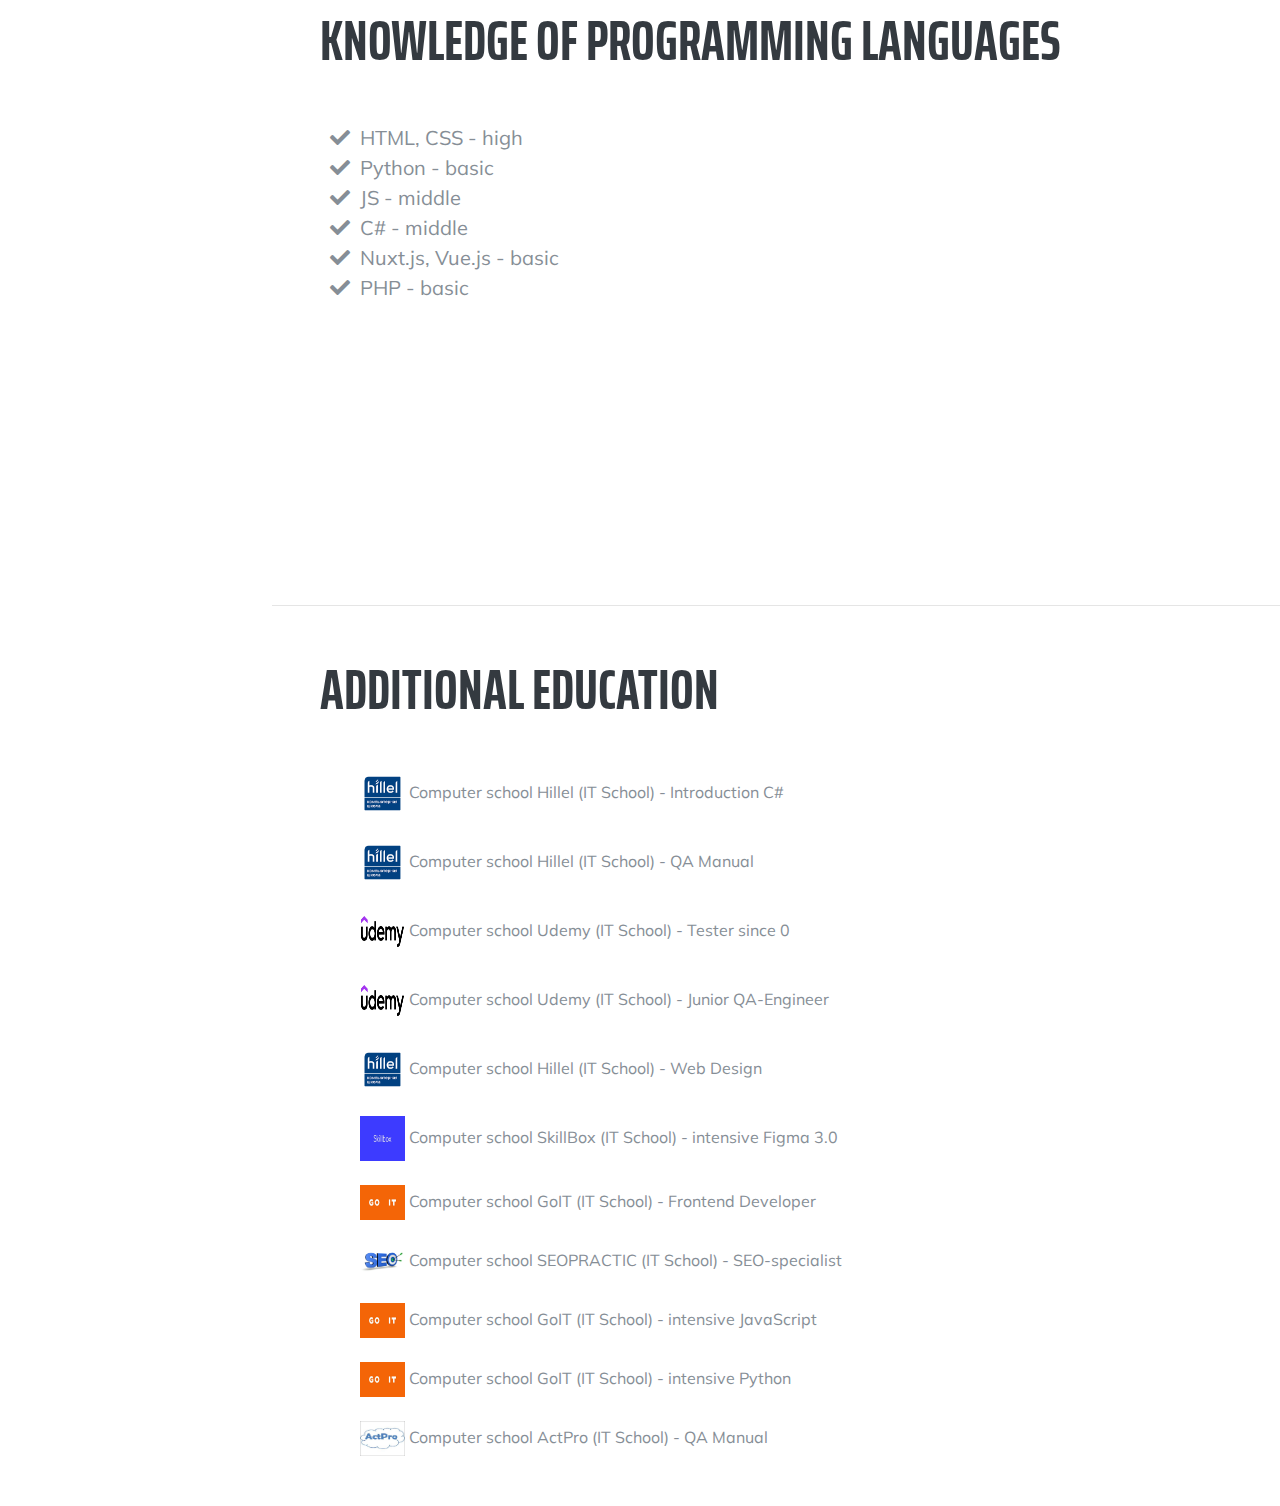
==== commit c269e2e4: "1" ====
--- a/public.html
+++ b/public.html
@@ -55,7 +55,7 @@
           <a class="nav-link js-scroll-trigger" href="#education">Education</a>
         </li>
         <li class="nav-item">
-          <a class="nav-link js-scroll-trigger" href="#skills">Program-skills</a>
+          <a class="nav-link js-scroll-trigger" href="#skills">Web-development</a>
         </li>
         <li class="nav-item">
           <a class="nav-link js-scroll-trigger" href="#interests">Knowledge of programming languages</a>
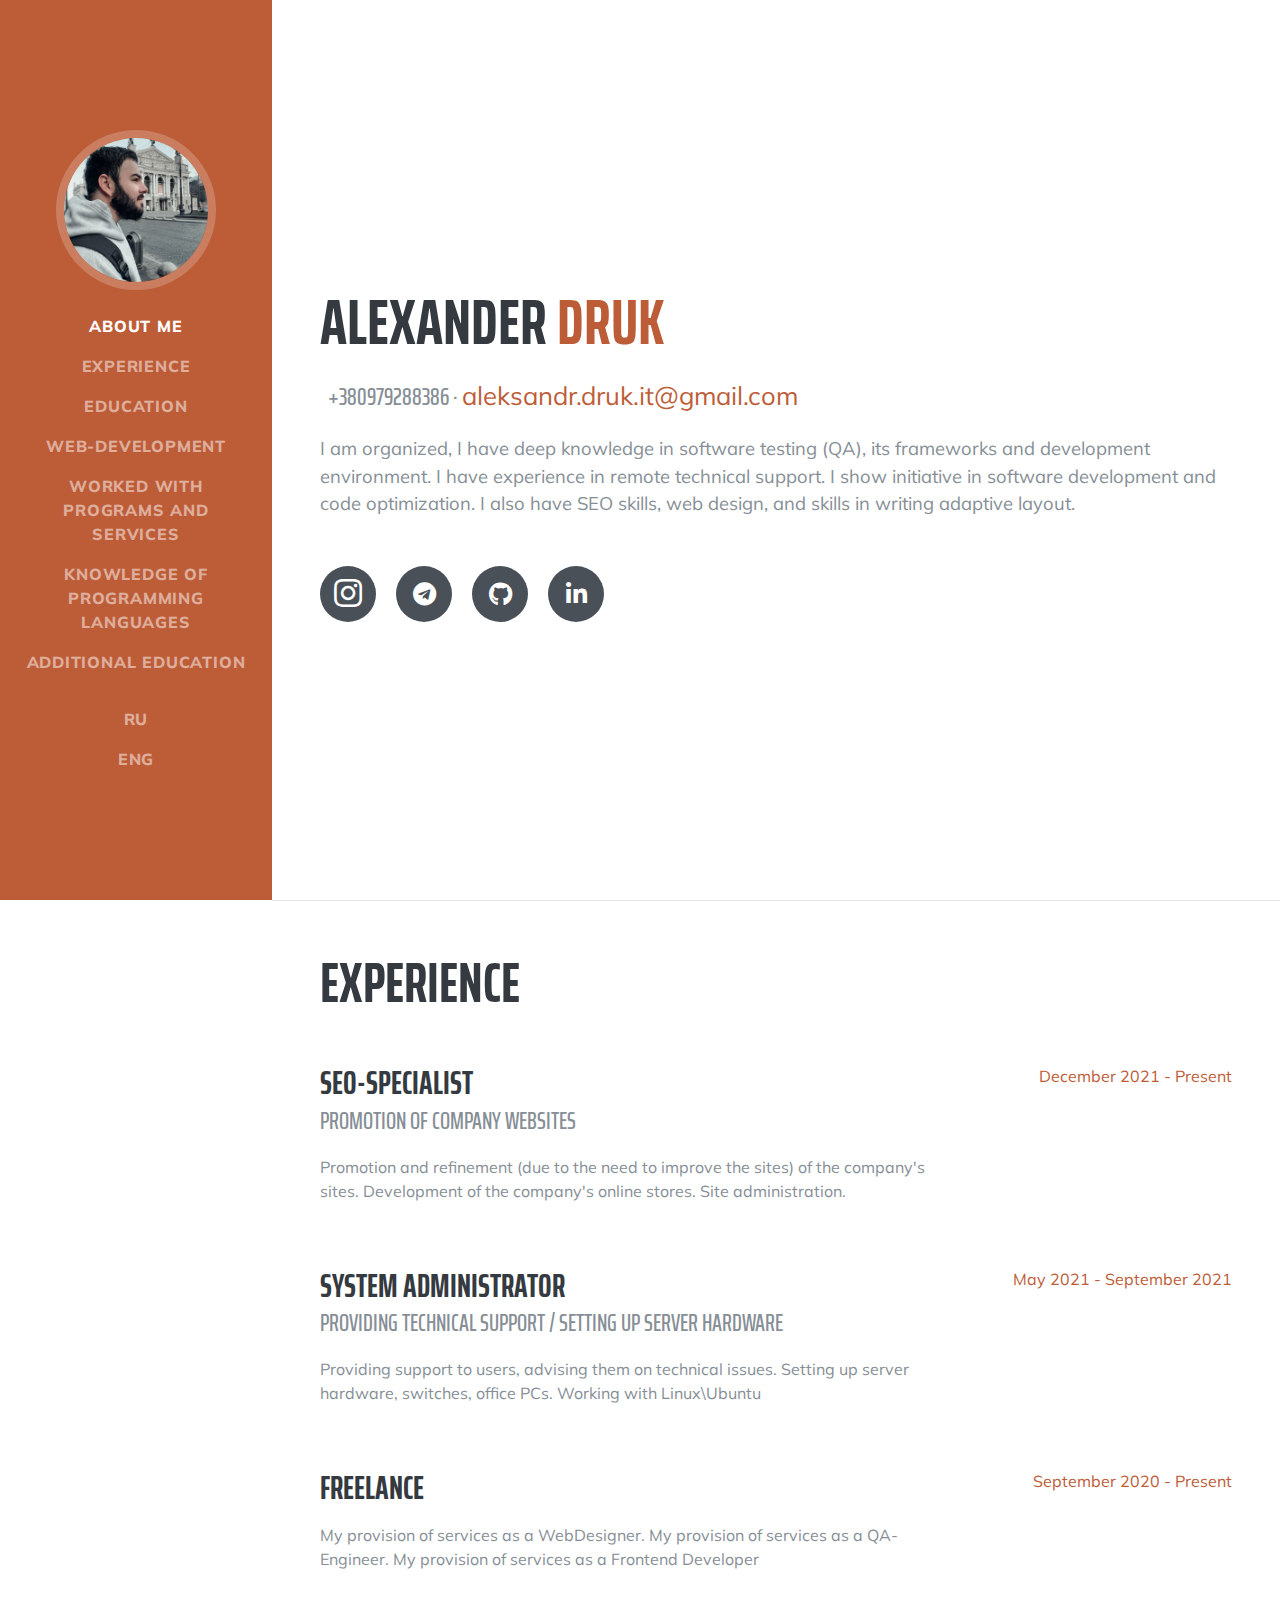
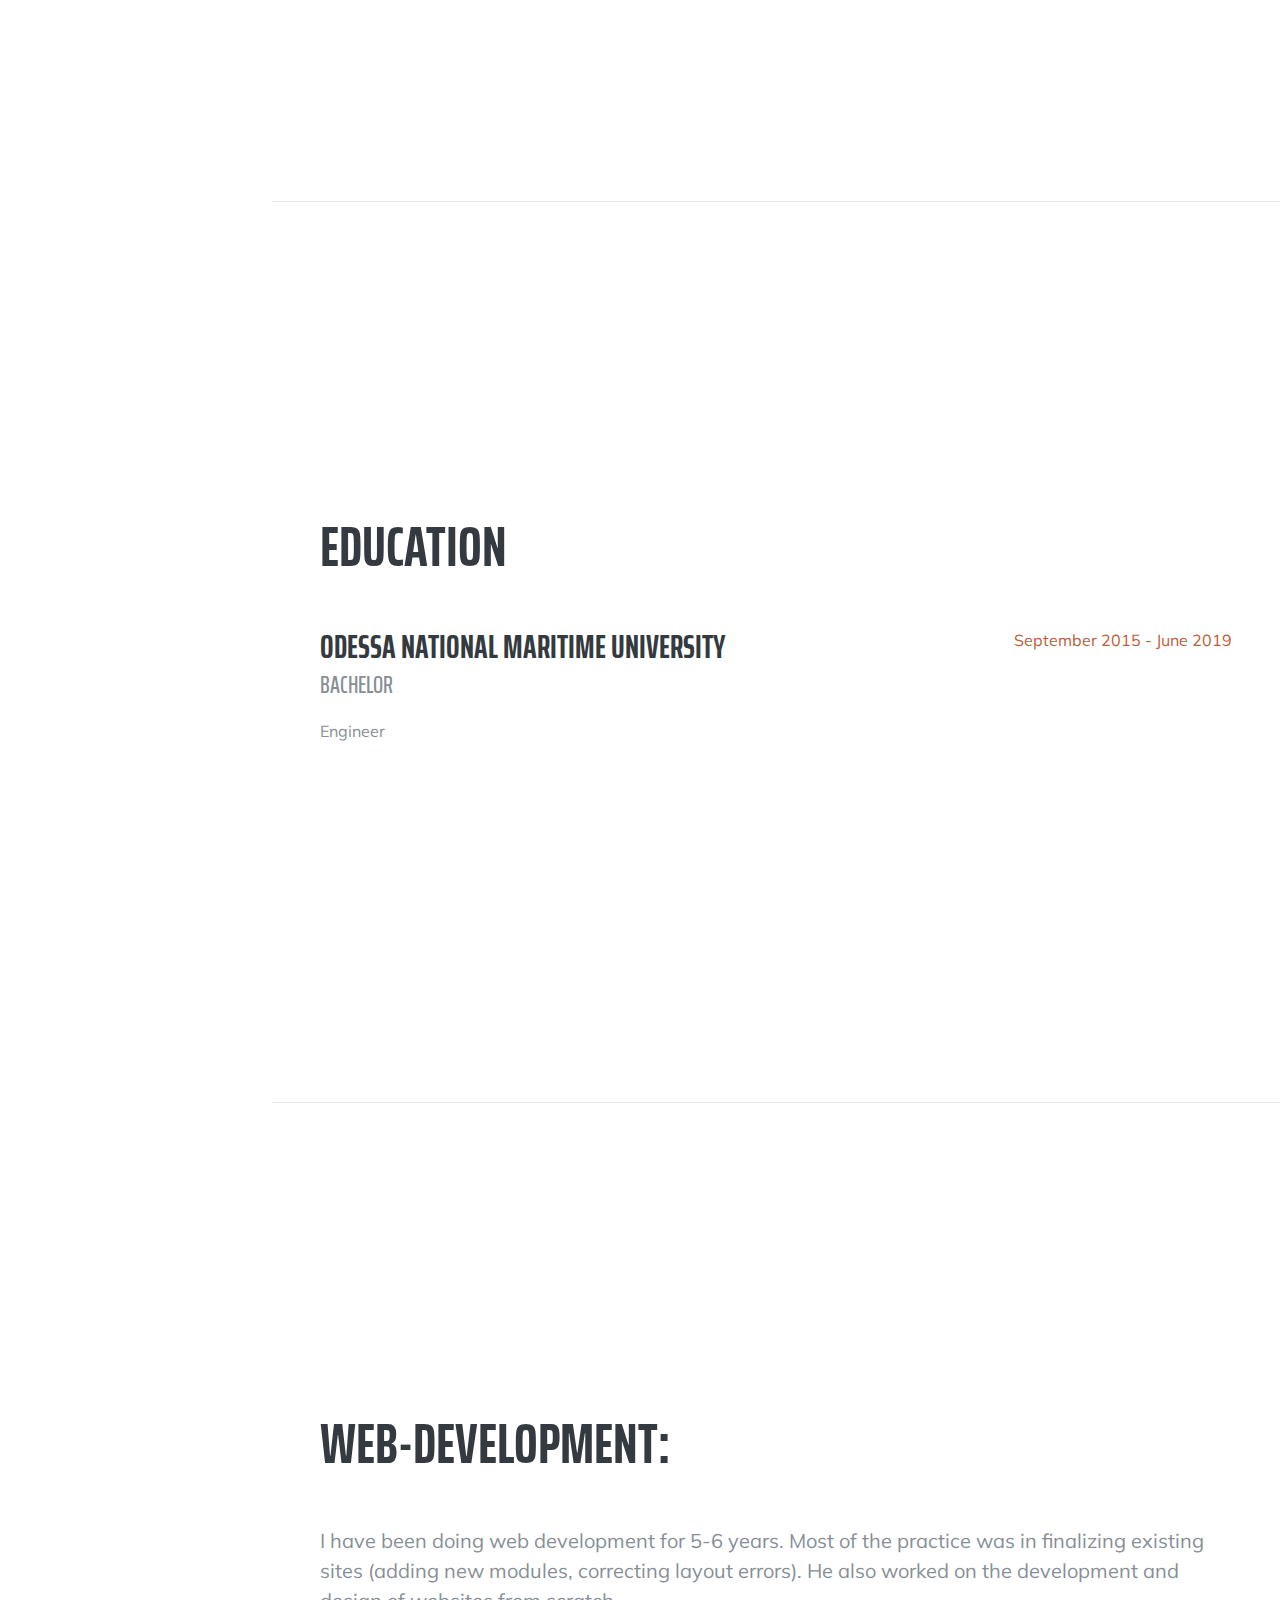
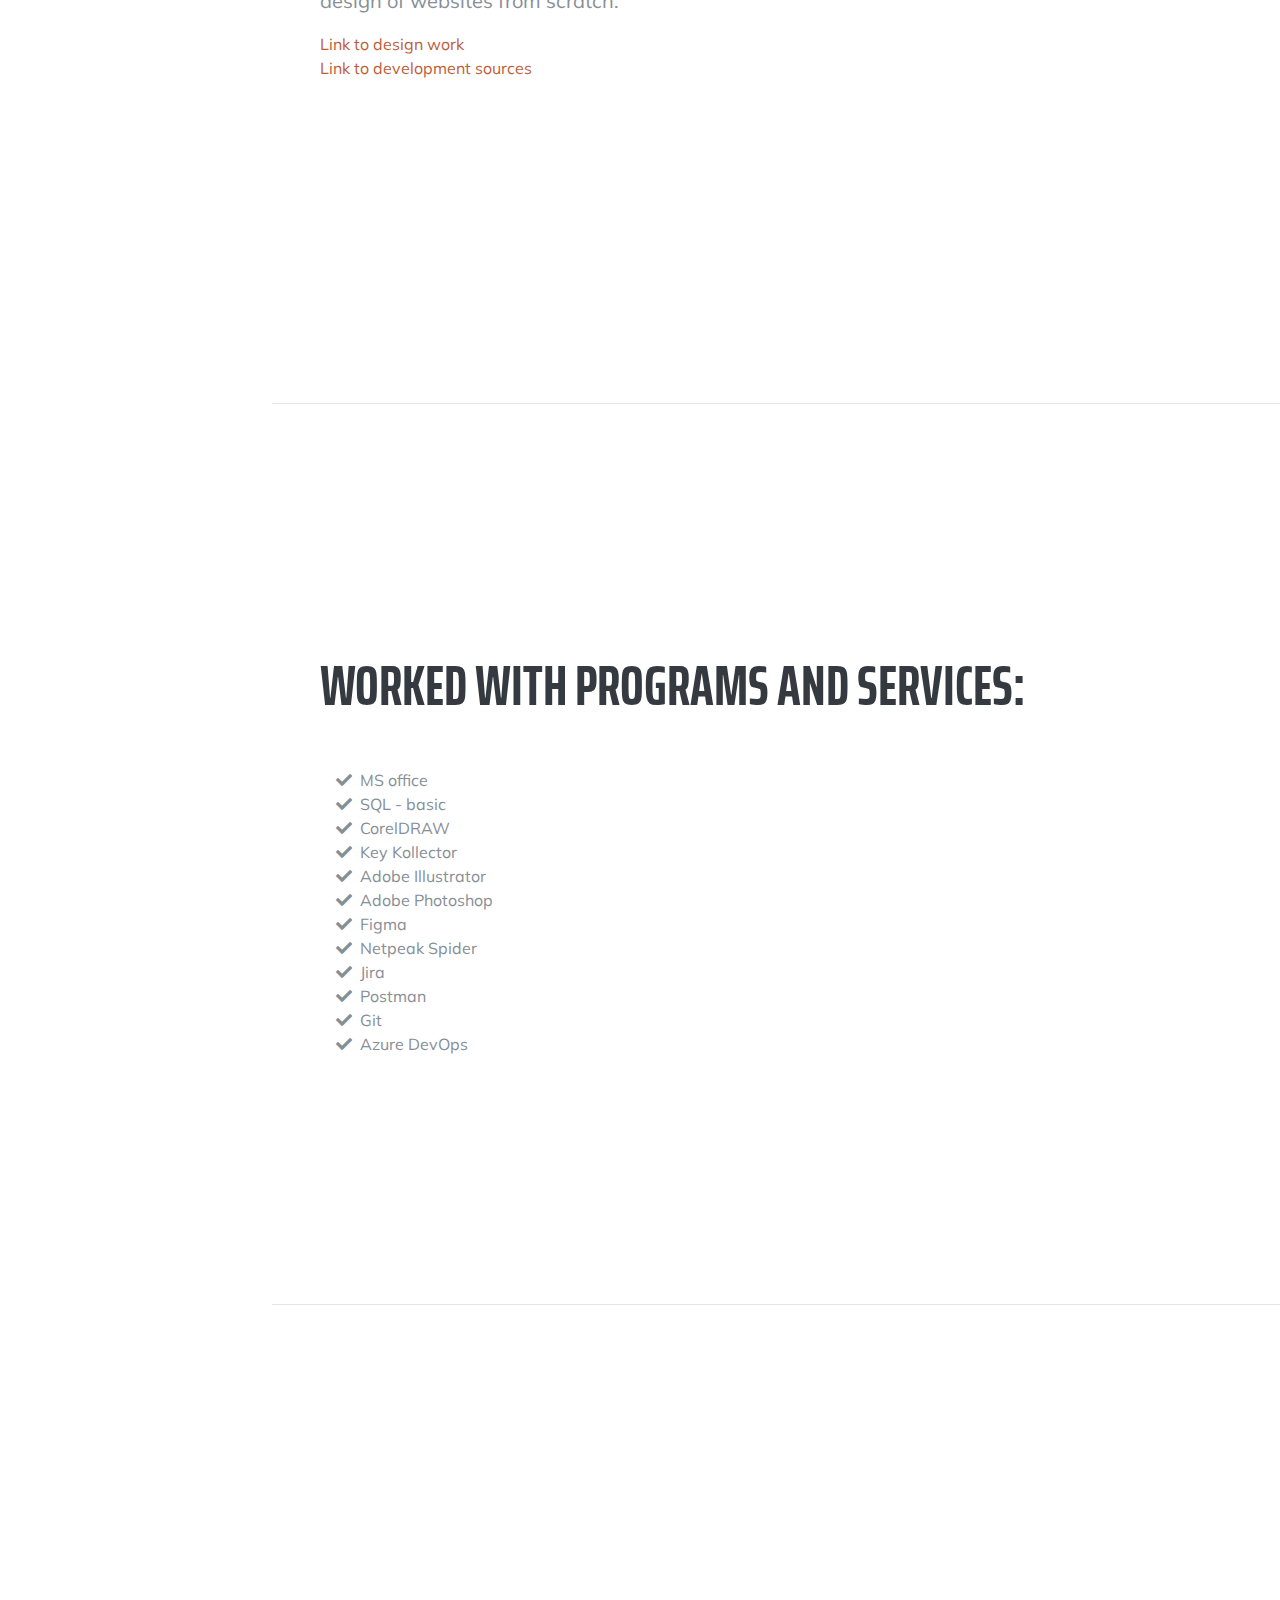
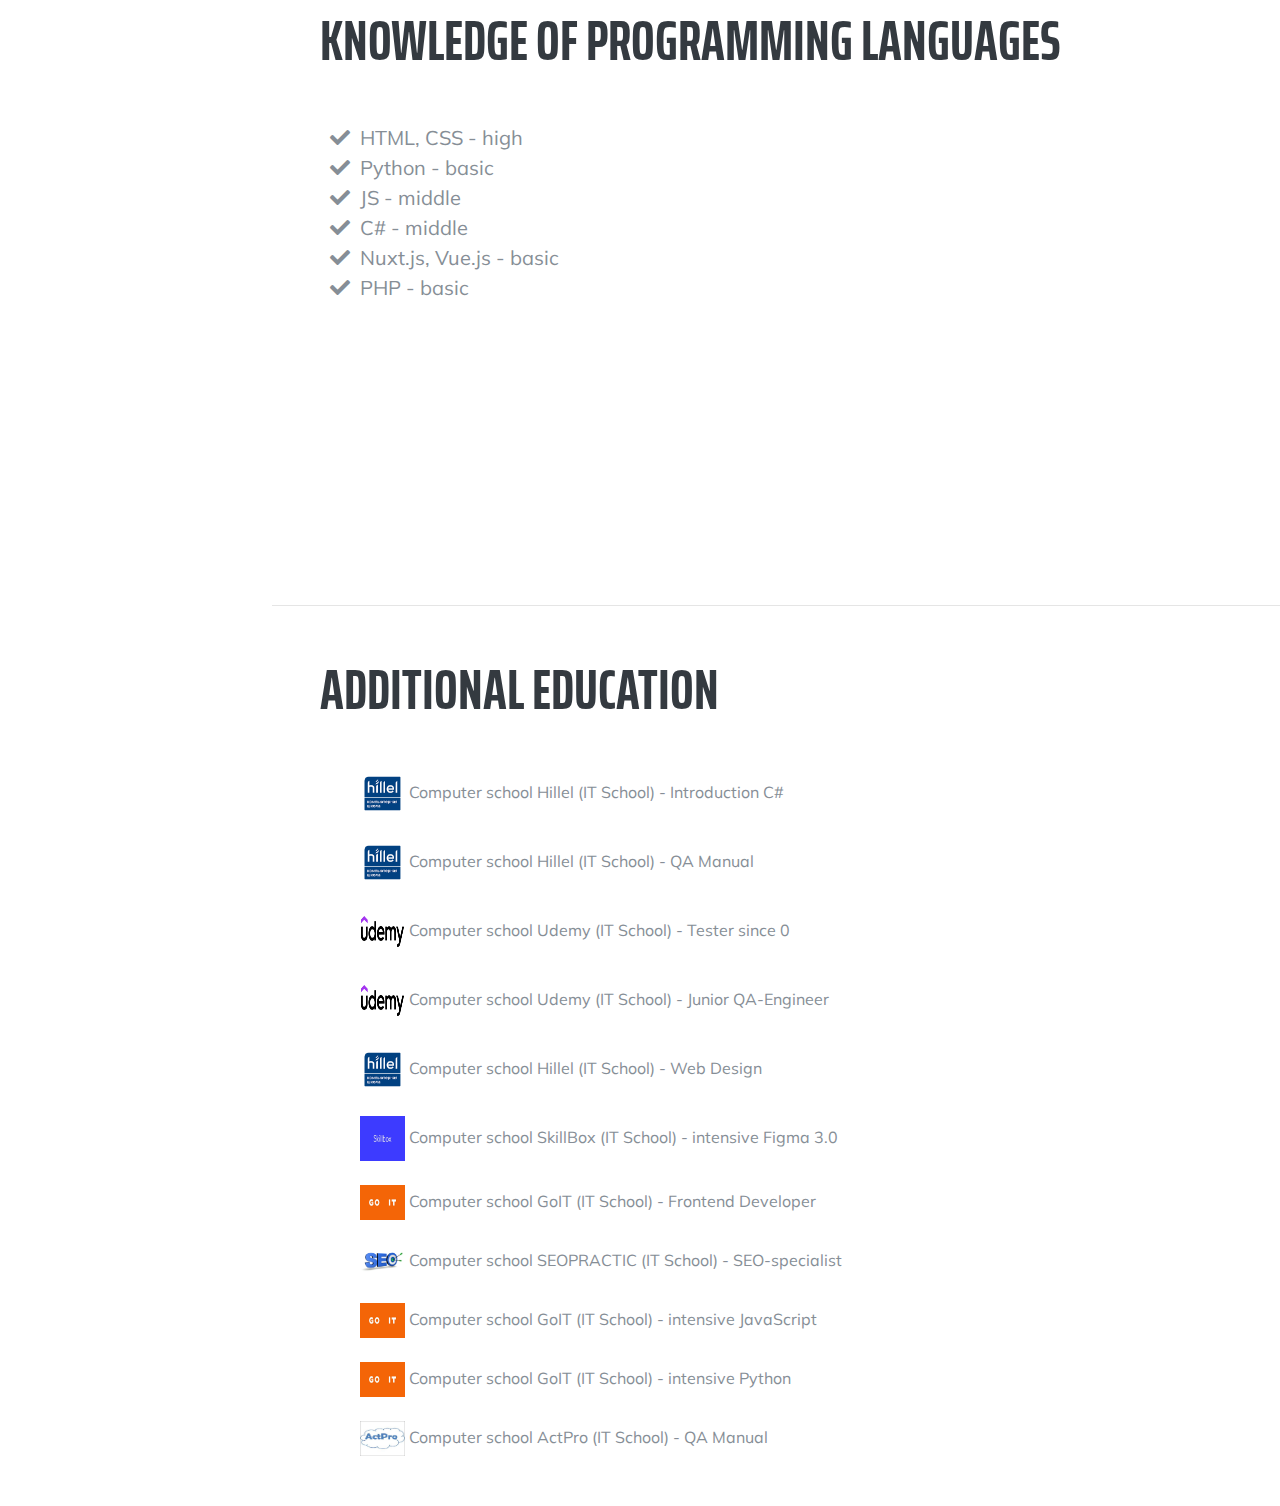
==== commit 0239784c: "1" ====
--- a/public.html
+++ b/public.html
@@ -56,6 +56,9 @@
         </li>
         <li class="nav-item">
           <a class="nav-link js-scroll-trigger" href="#skills">Web-development</a>
+        </li>
+        <li class="nav-item">
+          <a class="nav-link js-scroll-trigger" href="#prog">Worked with programs and services</a>
         </li>
         <li class="nav-item">
           <a class="nav-link js-scroll-trigger" href="#interests">Knowledge of programming languages</a>
@@ -203,7 +206,7 @@
 
        <hr class="m-0">
 
-    <section class="resume-section p-3 p-lg-5 d-flex align-items-center" id="skills">
+    <section class="resume-section p-3 p-lg-5 d-flex align-items-center" id="prog">
       <div class="w-100">
         <h2 class="mb-5">Worked with programs and services:</h2>
 
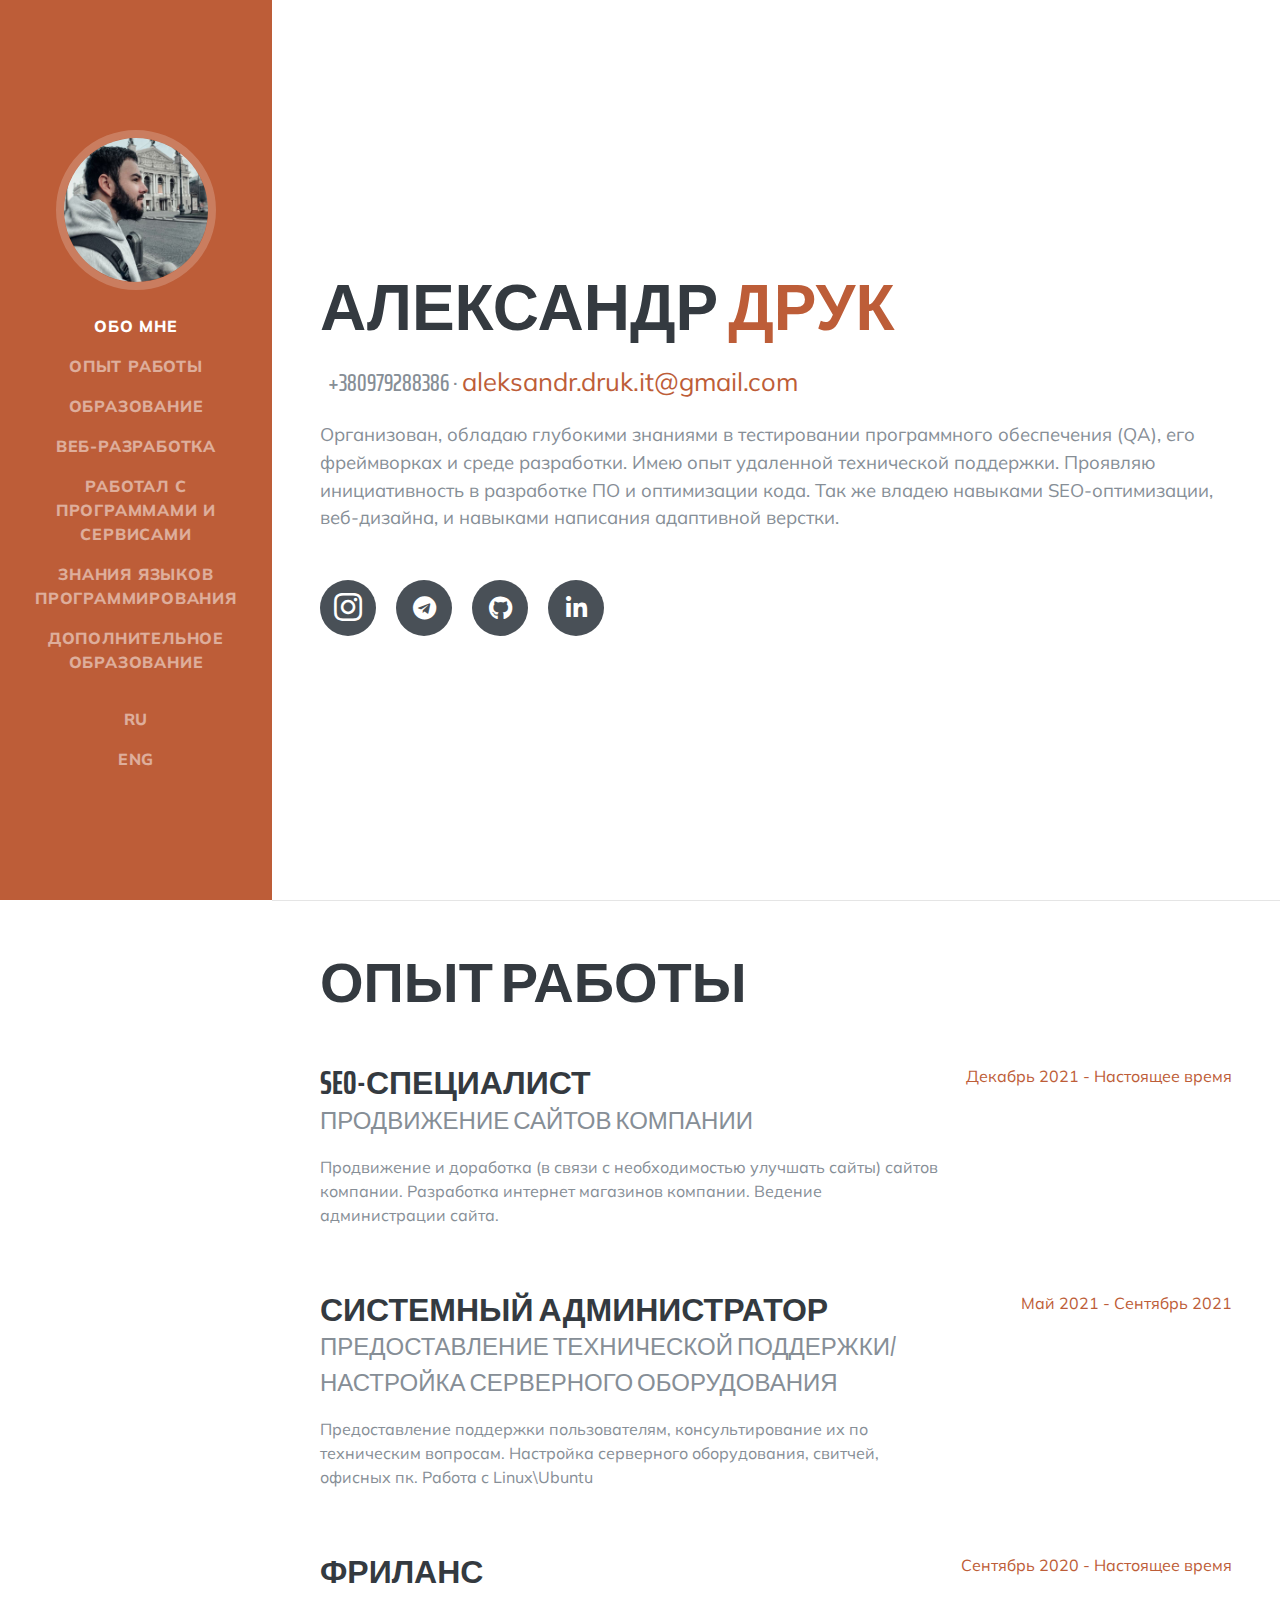
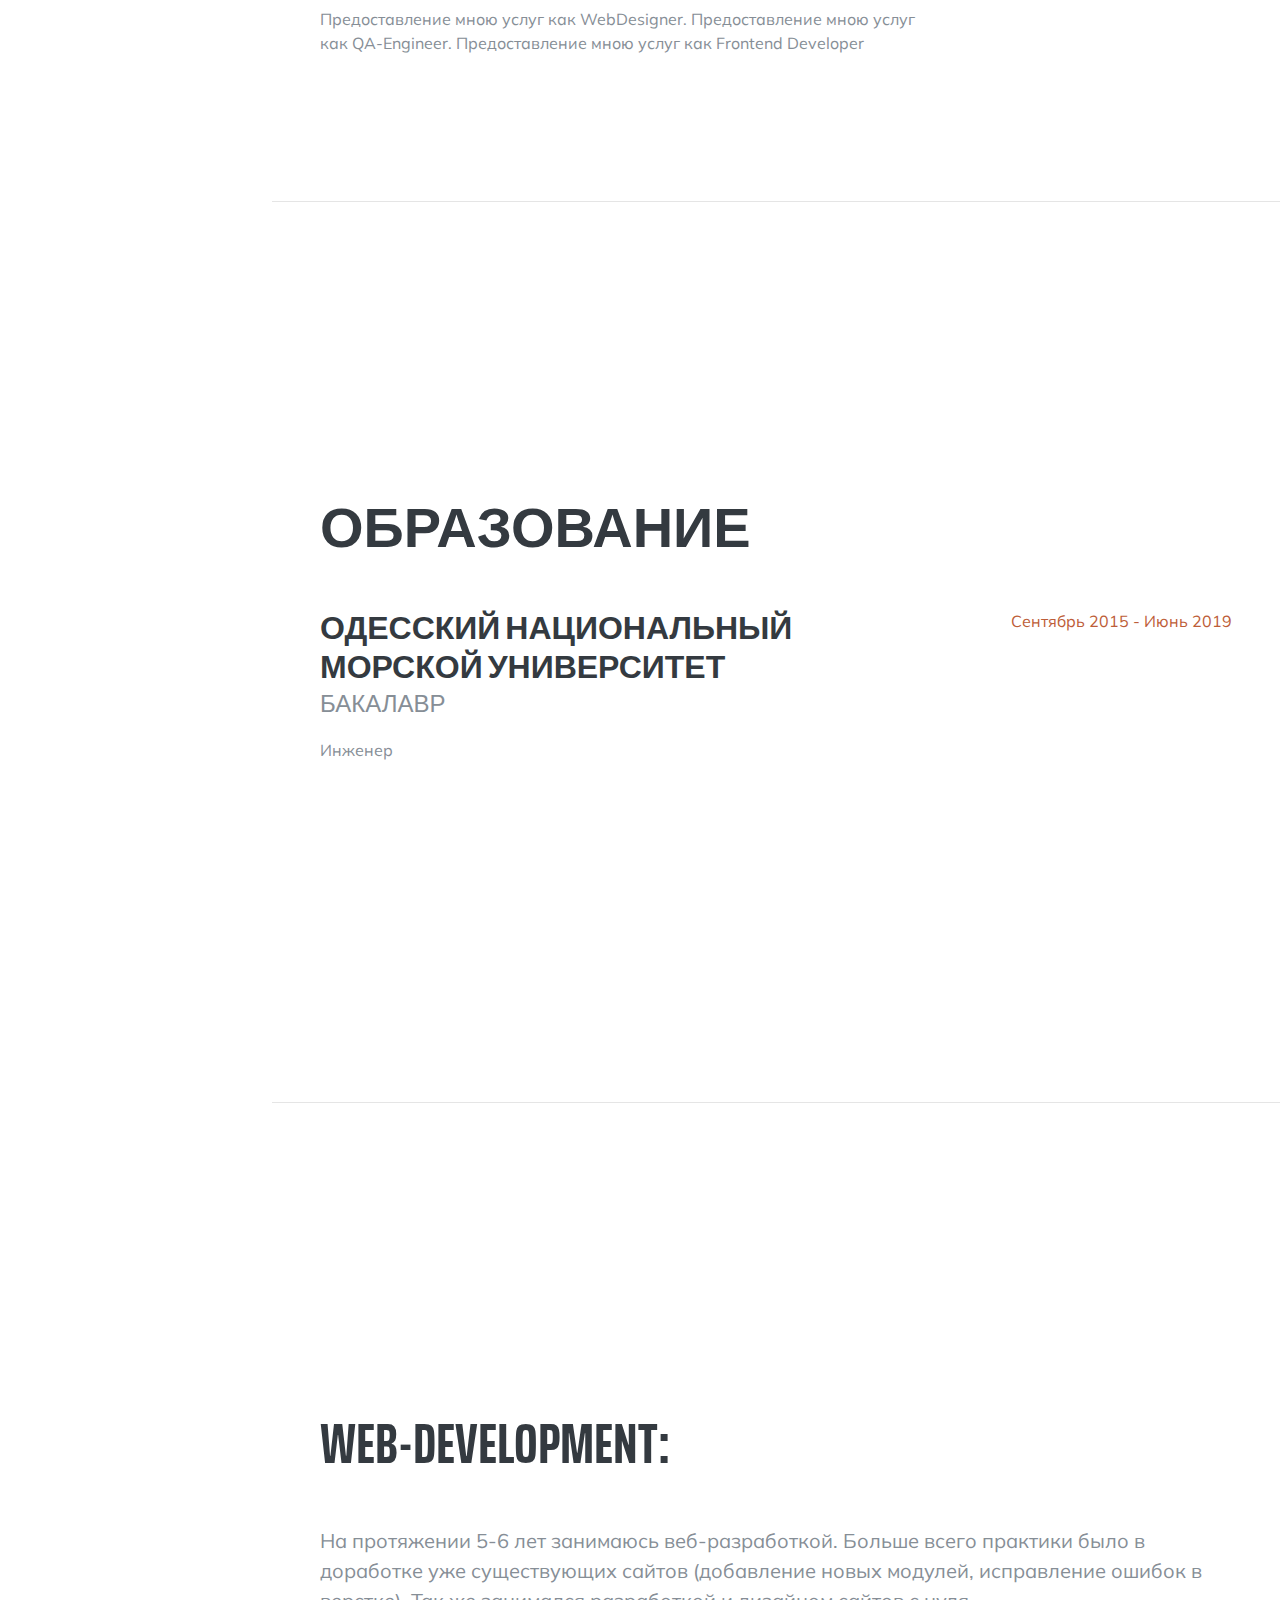
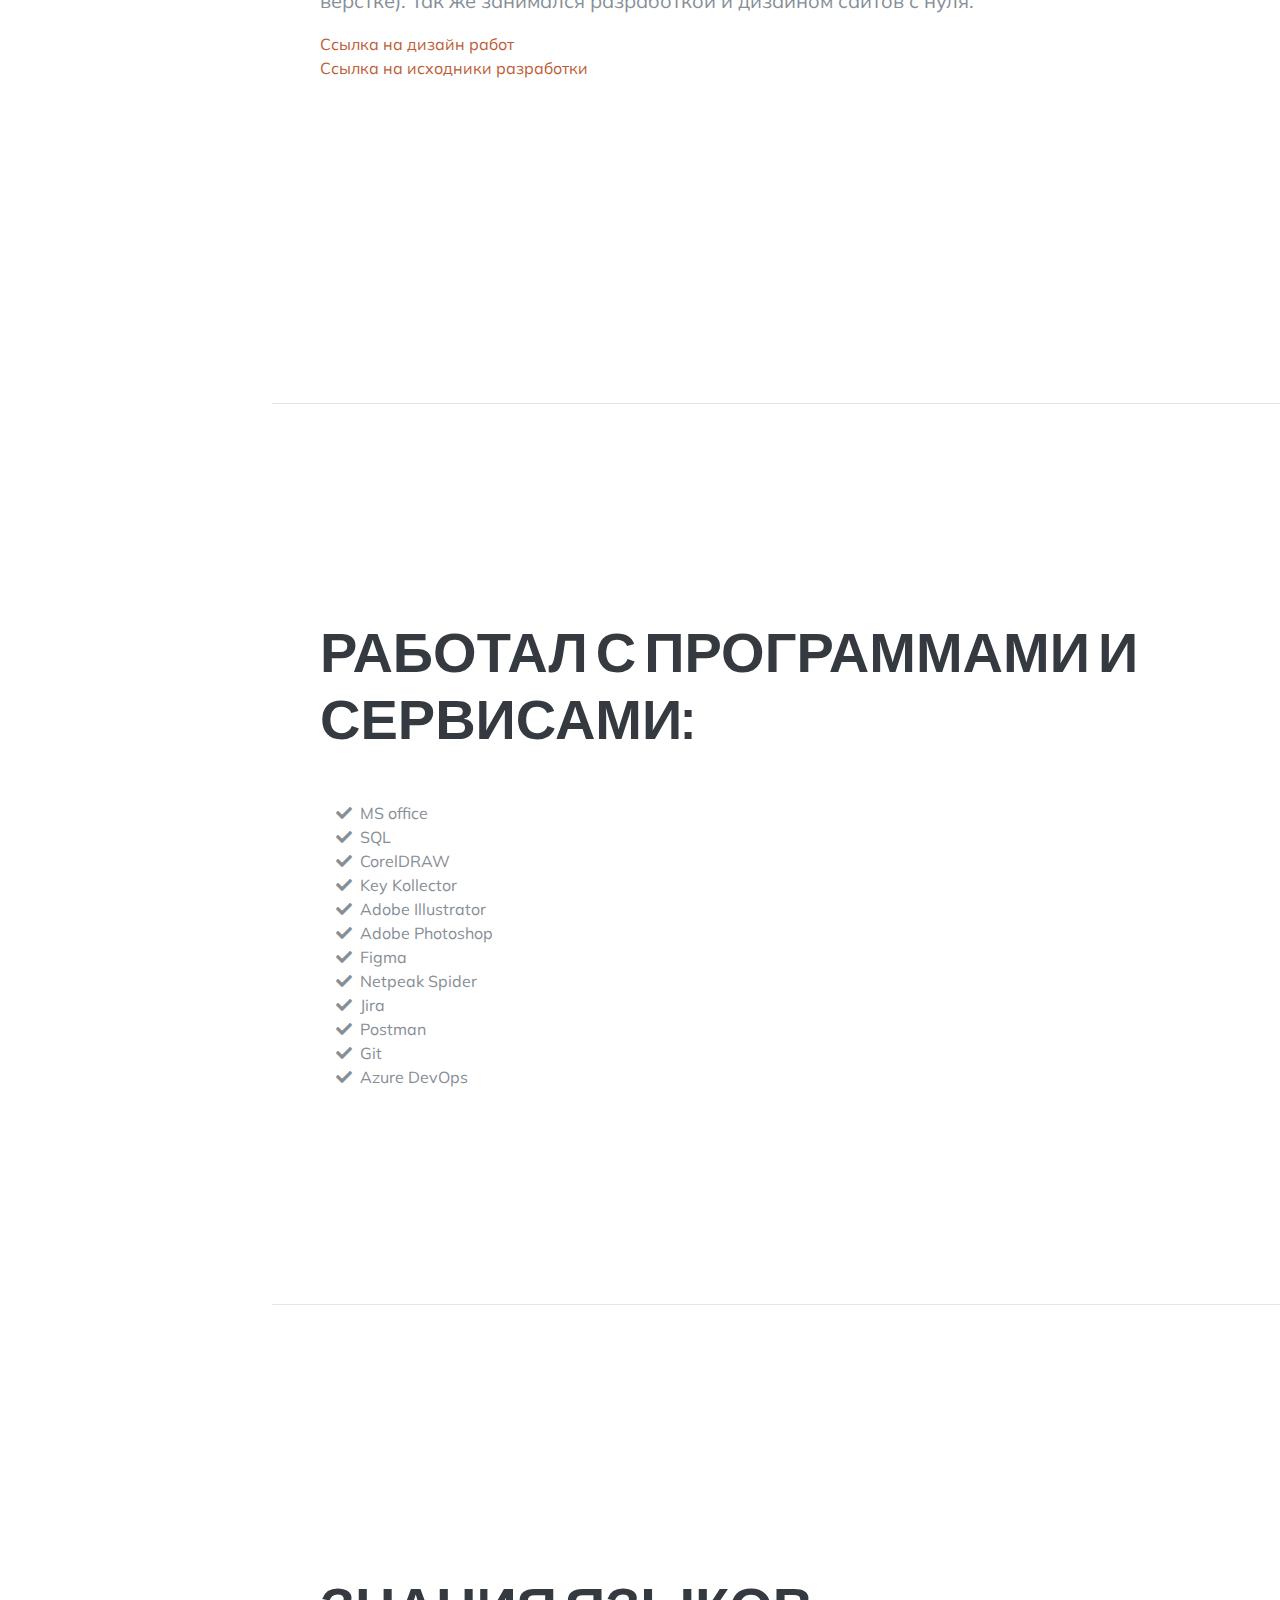
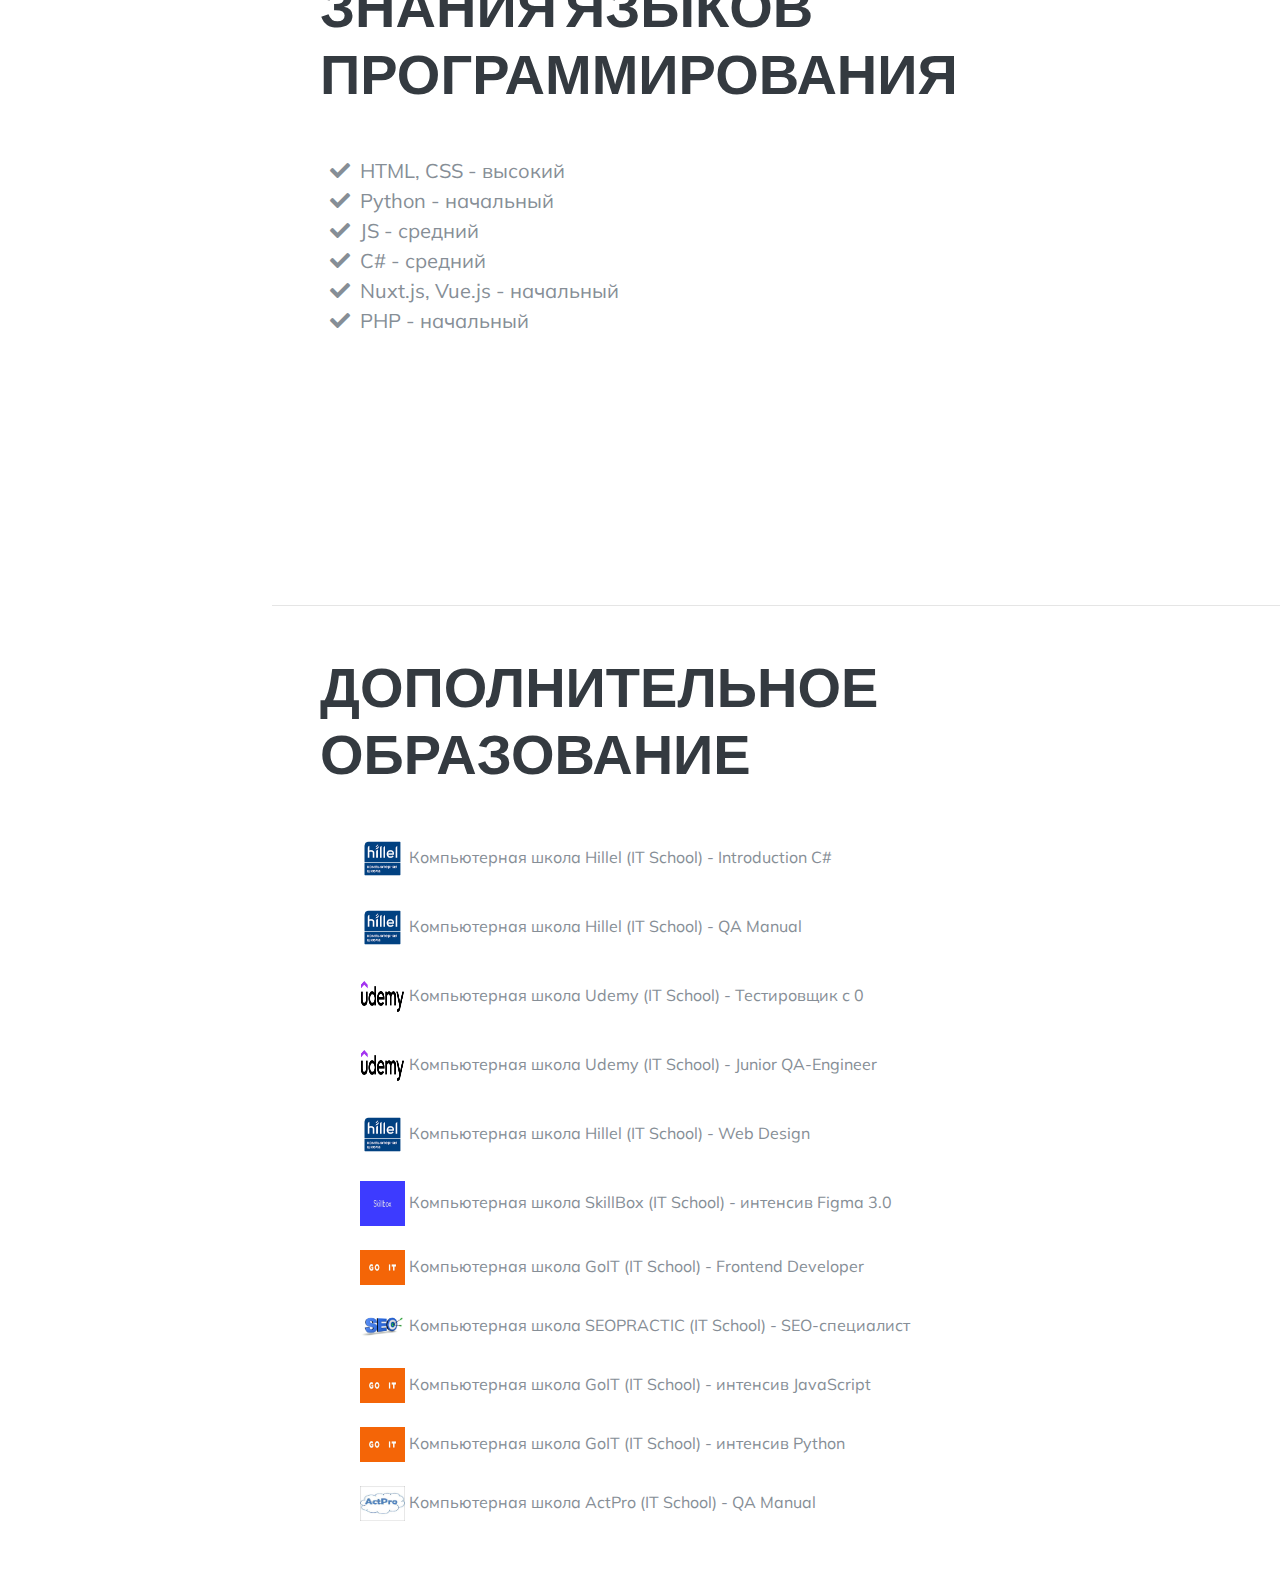
==== commit e4880b86: "11" ====
--- a/public.html
+++ b/public.html
@@ -1,5 +1,5 @@
 <!DOCTYPE html>
-<html lang="en">
+<html lang="ru">
 
 <head>
 
@@ -28,14 +28,14 @@
     <a class="ru" href="./index.html" style="padding-left: 48px;">
       RU 
     </a>
-    <a class="eng" href="" style="margin-left: 5px;">
+    <a class="eng" href="./public.html" style="margin-left: 5px;">
        ENG
     </a>
   </div> -->
 
   <nav class="navbar navbar-expand-lg navbar-dark bg-primary fixed-top" id="sideNav">
     <a class="navbar-brand js-scroll-trigger" href="#page-top">
-      <span class="d-block d-lg-none">Alexander Druk</span>
+      <span class="d-block d-lg-none">Александр Друк</span>
       <span class="d-none d-lg-block">
         <img class="img-fluid img-profile rounded-circle mx-auto mb-2" src="img/logo.jpg" alt="logo">
       </span>
@@ -46,30 +46,33 @@
     <div class="collapse navbar-collapse" id="navbarSupportedContent">
       <ul class="navbar-nav">
         <li class="nav-item">
-          <a class="nav-link js-scroll-trigger" href="#about">About me</a>
-        </li>
-        <li class="nav-item">
-          <a class="nav-link js-scroll-trigger" href="#experience">Experience</a>
-        </li>
-        <li class="nav-item">
-          <a class="nav-link js-scroll-trigger" href="#education">Education</a>
-        </li>
-        <li class="nav-item">
-          <a class="nav-link js-scroll-trigger" href="#skills">Web-development</a>
-        </li>
-        <li class="nav-item">
-          <a class="nav-link js-scroll-trigger" href="#prog">Worked with programs and services</a>
-        </li>
-        <li class="nav-item">
-          <a class="nav-link js-scroll-trigger" href="#interests">Knowledge of programming languages</a>
-        </li>
-        <li class="nav-item">
-          <a class="nav-link js-scroll-trigger" href="#awards">Additional education</a>
-        </li>
-        <li class="nav-item nav-item-padding">
+          <a class="nav-link js-scroll-trigger" href="#about">Обо мне</a>
+        </li>
+        <li class="nav-item">
+          <a class="nav-link js-scroll-trigger" href="#experience">Опыт работы</a>
+        </li>
+        <li class="nav-item">
+          <a class="nav-link js-scroll-trigger" href="#education">Образование</a>
+        </li>
+        <li class="nav-item">
+          <a class="nav-link js-scroll-trigger" href="#skills">Веб-разработка</a>
+        </li>
+         <li class="nav-item">
+          <a class="nav-link js-scroll-trigger" href="#prog">Работал с программами и сервисами</a>
+        </li>
+        <li class="nav-item">
+          <a class="nav-link js-scroll-trigger" href="#interests">Знания языков программирования</a>
+        </li>
+        <li class="nav-item">
+          <a class="nav-link js-scroll-trigger" href="#awards">Дополнительное образование</a>
+        </li>
+         <li class="nav-item nav-item-padding">
           <a class="nav-link js-scroll-trigger" href="./index.html" style="padding-top: 25px;">RU</a>
           <a class="nav-link js-scroll-trigger" href="./public.html" >ENG</a>
         </li>
+        <!-- <li class="nav-item">
+          <a class="nav-link js-scroll-trigger" href="">ENG</a>
+        </li> -->
       </ul>
     </div>
   </nav>
@@ -78,13 +81,13 @@
 
     <section class="resume-section p-3 p-lg-5 d-flex align-items-center" id="about">
       <div class="w-100">
-        <h1 class="mb-0" style="padding-bottom: 10px;">Alexander
-          <span class="text-primary">Druk</span>
+        <h1 class="mb-0" style="padding-bottom: 10px;">Александр
+          <span class="text-primary">Друк</span>
         </h1>
         <a class="subheading mb-5" href="tel:+380979288386" style="cursor:pointer; color: inherit; text-decoration: none; "> &nbsp; +380979288386 ·
           <a href="aleksandr.druk.it@gmail.com" style=" font-size: 1.6rem; ">aleksandr.druk.it@gmail.com</a>
         </a>
-        <p class="lead mb-5" style="padding-top:20px;">I am organized, I have deep knowledge in software testing (QA), its frameworks and development environment. I have experience in remote technical support. I show initiative in software development and code optimization. I also have SEO skills, web design, and skills in writing adaptive layout. </p>
+        <p class="lead mb-5" style="padding-top:20px;">Организован, обладаю глубокими знаниями в тестировании программного обеспечения (QA), его фреймворках и среде разработки. Имею опыт удаленной технической поддержки. Проявляю инициативность в разработке ПО и оптимизации кода. Так же владею навыками SEO-оптимизации, веб-дизайна, и навыками написания адаптивной верстки.  </p>
         
         
         <div class="social-icons">
@@ -108,40 +111,40 @@
 
     <section class="resume-section p-3 p-lg-5 d-flex justify-content-center" id="experience">
       <div class="w-100">
-        <h2 class="mb-5">Experience</h2>
+        <h2 class="mb-5">Опыт работы</h2>
 
         <div class="resume-item d-flex flex-column flex-md-row justify-content-between mb-5">
           <div class="resume-content">
-            <h3 class="mb-0">SEO-Specialist</h3>
-            <div class="subheading mb-3">Promotion of company websites</div>
-            <p>Promotion and refinement (due to the need to improve the sites) of the company's sites. Development of the company's online stores. Site administration.</p>
-          </div>
-          <div class="resume-date text-md-right">
-            <span class="text-primary">December 2021 - Present</span>
+            <h3 class="mb-0">SEO-специалист</h3>
+            <div class="subheading mb-3">Продвижение сайтов компании</div>
+            <p>Продвижение и доработка  (в связи с необходимостью улучшать сайты) сайтов компании. Разработка интернет магазинов компании. Ведение администрации сайта.</p>
+          </div>
+          <div class="resume-date text-md-right">
+            <span class="text-primary">Декабрь 2021 - Настоящее время</span>
           </div>
         </div>
 
         <div class="resume-item d-flex flex-column flex-md-row justify-content-between mb-5">
           <div class="resume-content">
-            <h3 class="mb-0">System Administrator</h3>
-            <div class="subheading mb-3">Providing technical support / setting up server hardware</div>
-            <p> Providing support to users, advising them on technical issues. Setting up server hardware, switches, office PCs. Working with Linux\Ubuntu 
+            <h3 class="mb-0">Системный администратор</h3>
+            <div class="subheading mb-3">Предоставление технической поддержки/настройка серверного оборудования</div>
+            <p> Предоставление поддержки пользователям, консультирование их по техническим вопросам. Настройка серверного оборудования, свитчей, офисных пк. Работа с Linux\Ubuntu 
               
             </p>
           </div>
           <div class="resume-date text-md-right">
-            <span class="text-primary">May 2021 - September 2021</span>
+            <span class="text-primary">Май 2021 - Сентябрь 2021</span>
           </div>
         </div>
 
         <div class="resume-item d-flex flex-column flex-md-row justify-content-between mb-5">
           <div class="resume-content">
-            <h3 class="mb-0">Freelance</h3>
+            <h3 class="mb-0">Фриланс</h3>
             <div class="subheading mb-3"></div>
-            <p>My provision of services as a WebDesigner. My provision of services as a QA-Engineer. My provision of services as a Frontend Developer</p>
-          </div>
-          <div class="resume-date text-md-right">
-            <span class="text-primary">September 2020 - Present</span>
+            <p>Предоставление мною услуг как WebDesigner. Предоставление мною услуг как QA-Engineer. Предоставление мною услуг как Frontend Developer</p>
+          </div>
+          <div class="resume-date text-md-right">
+            <span class="text-primary">Сентябрь 2020 - Настоящее время</span>
           </div>
         </div>
 
@@ -164,16 +167,16 @@
 
     <section class="resume-section p-3 p-lg-5 d-flex align-items-center" id="education">
       <div class="w-100">
-        <h2 class="mb-5">Education</h2>
+        <h2 class="mb-5">Образование</h2>
 
         <div class="resume-item d-flex flex-column flex-md-row justify-content-between mb-5">
           <div class="resume-content">
-            <h3 class="mb-0">Odessa National Maritime University</h3>
-            <div class="subheading mb-3">Bachelor</div>
-            <div>Engineer</div>
-          </div>
-          <div class="resume-date text-md-right">
-            <span class="text-primary">September 2015 - June 2019</span>
+            <h3 class="mb-0">Одесский национальный морской университет</h3>
+            <div class="subheading mb-3">Бакалавр</div>
+            <div>Инженер</div>
+          </div>
+          <div class="resume-date text-md-right">
+            <span class="text-primary">Сентябрь 2015 - Июнь 2019</span>
           </div>
         </div>
 
@@ -197,9 +200,9 @@
     <section class="resume-section p-3 p-lg-5 d-flex align-items-center" id="skills">
       <div class="w-100">
         <h2 class="mb-5">Web-development:</h2>
-<p style="font-size: 20px;">I have been doing web development for 5-6 years. Most of the practice was in finalizing existing sites (adding new modules, correcting layout errors). He also worked on the development and design of websites from scratch.</p>
-<a href="https://www.behance.net/sashamiron1eb9" target="_blank">Link to design work</a> <br>
-<a href="https://github.com/Alexhillel1" target="_blank">Link to development sources</a>
+<p style="font-size: 20px;">На протяжении 5-6 лет занимаюсь веб-разработкой. Больше всего практики было в доработке уже существующих сайтов (добавление новых модулей, исправление ошибок в верстке). Так же занимался разработкой и дизайном сайтов с нуля.</p>
+<a href="https://www.behance.net/sashamiron1eb9" target="_blank">Ссылка на дизайн работ</a> <br>
+<a href="https://github.com/Alexhillel1" target="_blank">Ссылка на исходники разработки</a>
         <div class="subheading mb-3"></div>
       </div>
     </section>
@@ -208,7 +211,7 @@
 
     <section class="resume-section p-3 p-lg-5 d-flex align-items-center" id="prog">
       <div class="w-100">
-        <h2 class="mb-5">Worked with programs and services:</h2>
+        <h2 class="mb-5">Работал с программами и сервисами:</h2>
 
 
         <div class="subheading mb-3"></div>
@@ -219,7 +222,7 @@
           </li>
           <li>
             <i class="fa-li fa fa-check"></i>
-            SQL - basic
+            SQL
           </li>
         <li>
             <i class="fa-li fa fa-check"></i> CorelDRAW </li>
@@ -253,26 +256,26 @@
 
     <section class="resume-section p-3 p-lg-5 d-flex align-items-center" id="interests">
       <div class="w-100">
-        <h2 class="mb-5">Knowledge of programming languages</h2>
+        <h2 class="mb-5">Знания языков программирования</h2>
        
  <ul class="fa-ul mb-0" style="font-size: 16px;">
           <li style="font-size: 20px;">
             <i class="fa-li fa fa-check"></i>
-            HTML, CSS - high 
+            HTML, CSS - высокий
           </li>
                     <li style="font-size: 20px;">
             <i class="fa-li fa fa-check"></i>
-            Python - basic
+            Python - начальный
           </li>
         <li style="font-size: 20px;">
-            <i class="fa-li fa fa-check"></i> JS - middle </li>
+            <i class="fa-li fa fa-check"></i> JS - средний </li>
                     <li style="font-size: 20px;">
-            <i class="fa-li fa fa-check"></i> C# - middle
+            <i class="fa-li fa fa-check"></i> C# - средний
 </li>
             <li style="font-size: 20px;">
-            <i class="fa-li fa fa-check"></i> Nuxt.js, Vue.js - basic</li></li>
+            <i class="fa-li fa fa-check"></i> Nuxt.js, Vue.js - начальный</li></li>
         <li style="font-size: 20px;">
-            <i class="fa-li fa fa-check"></i> PHP - basic
+            <i class="fa-li fa fa-check"></i> PHP - начальный
 </li></li>
         </ul>
         
@@ -283,65 +286,66 @@
 
     <section class="resume-section p-3 p-lg-5 d-flex align-items-center" id="awards">
       <div class="w-100">
-        <h2 class="mb-5">Additional education</h2>
+        <h2 class="mb-5">Дополнительное образование</h2>
         <ul class="fa-ul mb-0">
           <li>
             <!-- <i class="fa-li fa fa-trophy text-warning"></i> -->
             <img src="./img/logo-camp-Hillel.png" alt="Hillel" width="45px" height="45px">
-            Computer school Hillel (IT School) - Introduction C#</li>
+            Компьютерная школа Hillel (IT School) - Introduction C#</li>
           <li>
             <br>
             <!-- <i class="fa-li fa fa-trophy text-warning"></i> -->
             <img src="./img/logo-camp-Hillel.png" alt="Hillel" width="45px" height="45px">
-            Computer school Hillel (IT School) - QA Manual </li>
+            Компьютерная школа Hillel (IT School) - QA Manual </li>
                       <li>
             <br>
             <!-- <i class="fa-li fa fa-trophy text-warning"></i> -->
             <img src="./img/UDEMY_3_crAWuxI.png" alt="Udemy" width="45px" height="45px">
-            Computer school Udemy (IT School) - Tester since 0 </li>
+            Компьютерная школа Udemy (IT School) - Тестировщик с 0 </li>
                                   <li>
             <br>
             <!-- <i class="fa-li fa fa-trophy text-warning"></i> -->
             <img src="./img/UDEMY_3_crAWuxI.png" alt="Udemy" width="45px" height="45px">
-            Computer school Udemy (IT School) - Junior QA-Engineer </li>
+            Компьютерная школа Udemy (IT School) - Junior QA-Engineer </li>
           <li>
             <br>
             <!-- <i class="fa-li fa fa-trophy text-warning"></i> -->
             <img src="./img/logo-camp-Hillel.png" alt="Hillel" width="45px" height="45px">
-            Computer school Hillel (IT School) - Web Design</li>
+            Компьютерная школа Hillel (IT School) - Web Design</li>
           <li>
                       <li>
             <br>
             <!-- <i class="fa-li fa fa-trophy text-warning"></i> -->
             <img src="./img/skillbox.jpg" alt="Hillel" width="45px" height="45px">
-            Computer school SkillBox (IT School) - intensive Figma 3.0</li>
+            Компьютерная школа SkillBox (IT School) - интенсив Figma 3.0</li>
           <li>
             <br>
             <!-- <i class="fa-li fa fa-trophy text-warning"></i> -->
             <img src="./img/images.png" alt="GoIT" width="45px" height="35 px">
-            Computer school GoIT (IT School) - Frontend Developer</li>
+            Компьютерная школа GoIT (IT School) - Frontend Developer</li>
           <li>
             <br>
             <!-- <i class="fa-li fa fa-trophy text-warning"></i> -->
             <img src="./img/shutterstock_102739382.jpg" alt="SEOPRACTIC" width="45px" height="35 px">
-            Computer school SEOPRACTIC (IT School) - SEO-specialist </li>
+            Компьютерная школа SEOPRACTIC (IT School) - SEO-специалист </li>
           <li>
             <br>
             <!-- <i class="fa-li fa fa-trophy text-warning"></i> -->
             <img src="./img/images.png" alt="GoIT" width="45px" height="35 px">
-          Computer school GoIT (IT School) - intensive JavaScript
+          Компьютерная школа GoIT (IT School) - интенсив JavaScript
           </li>
                     <li>
             <br>
             <!-- <i class="fa-li fa fa-trophy text-warning"></i> -->
             <img src="./img/images.png" alt="GoIT" width="45px" height="35 px">
-          Computer school GoIT (IT School) - intensive Python
-          </li>
-                              <li>
+          Компьютерная школа GoIT (IT School) - интенсив Python
+          </li>
+                    </li>
+                    <li>
             <br>
             <!-- <i class="fa-li fa fa-trophy text-warning"></i> -->
             <img src="./img/actpro.jpg" alt="ActPro" width="45px" height="35 px">
-          Computer school ActPro (IT School) - QA Manual
+          Компьютерная школа ActPro (IT School) - QA Manual
           </li>
           
         </ul>
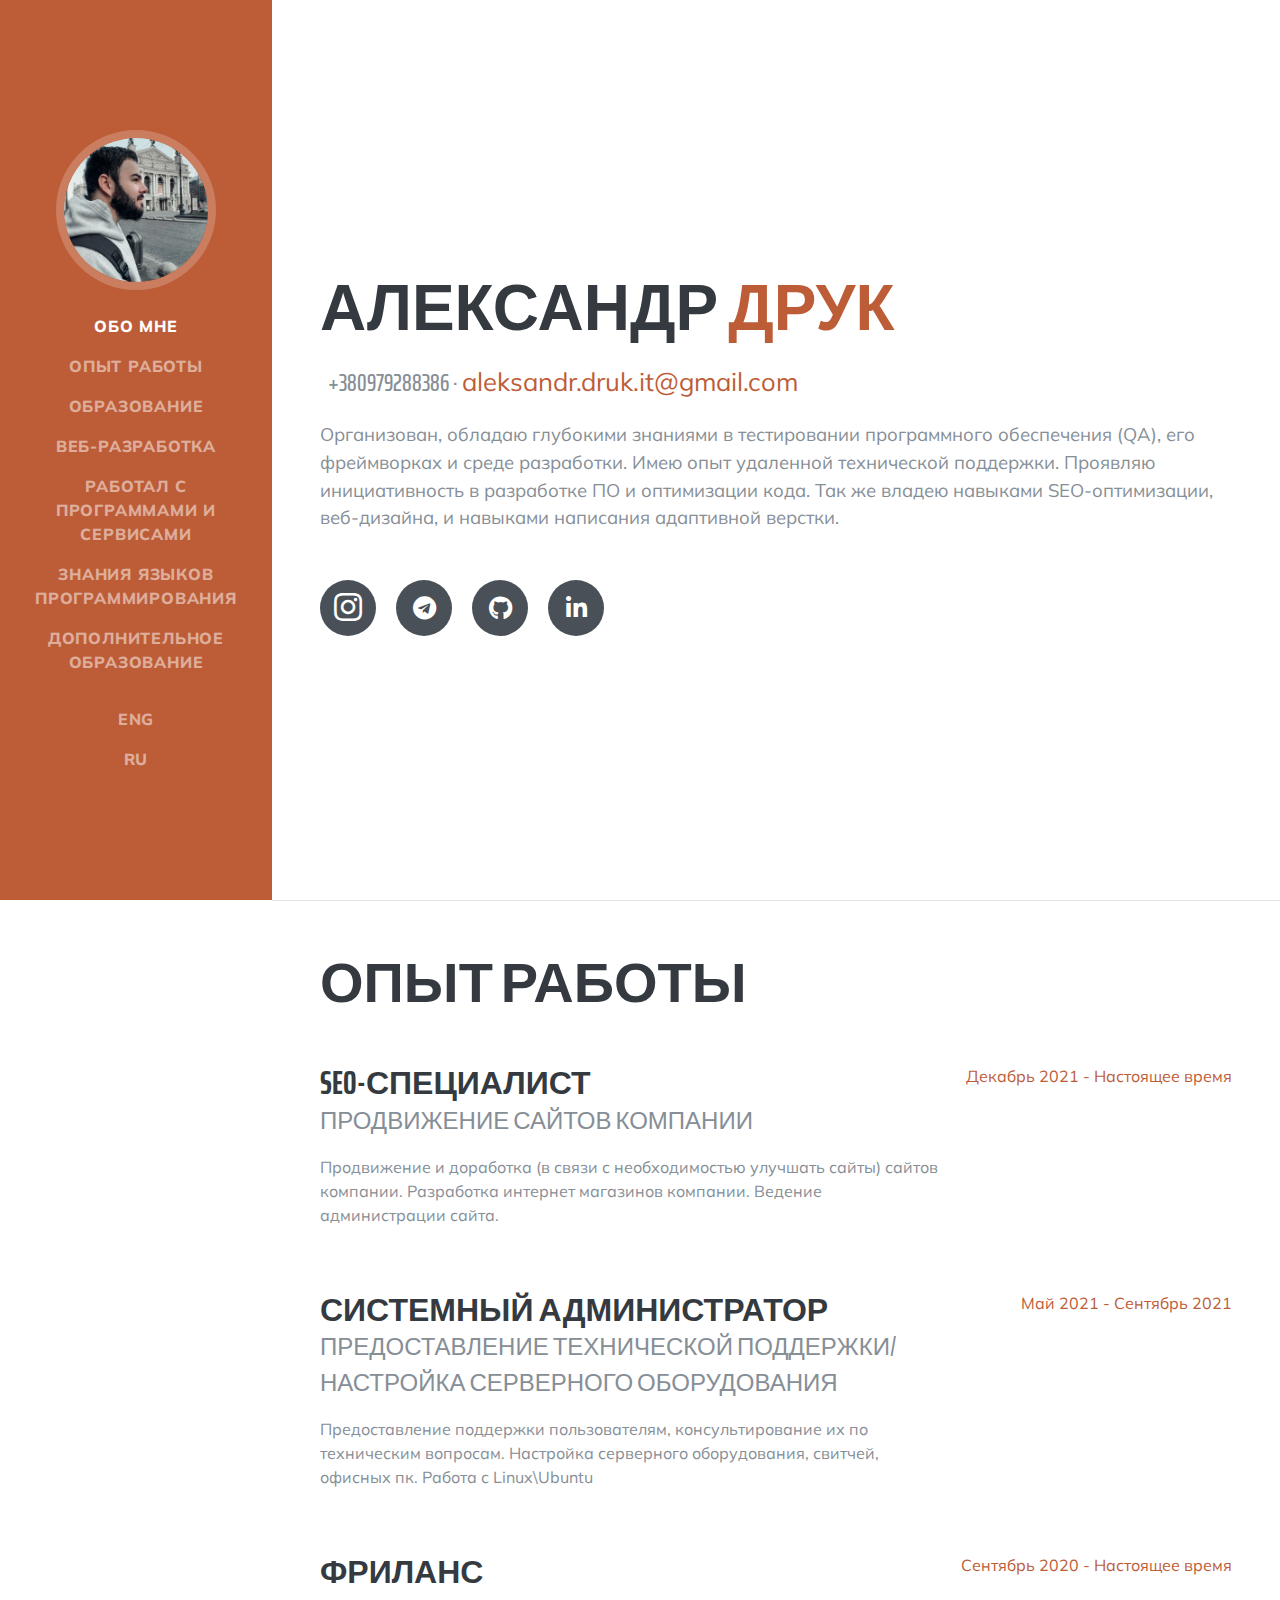
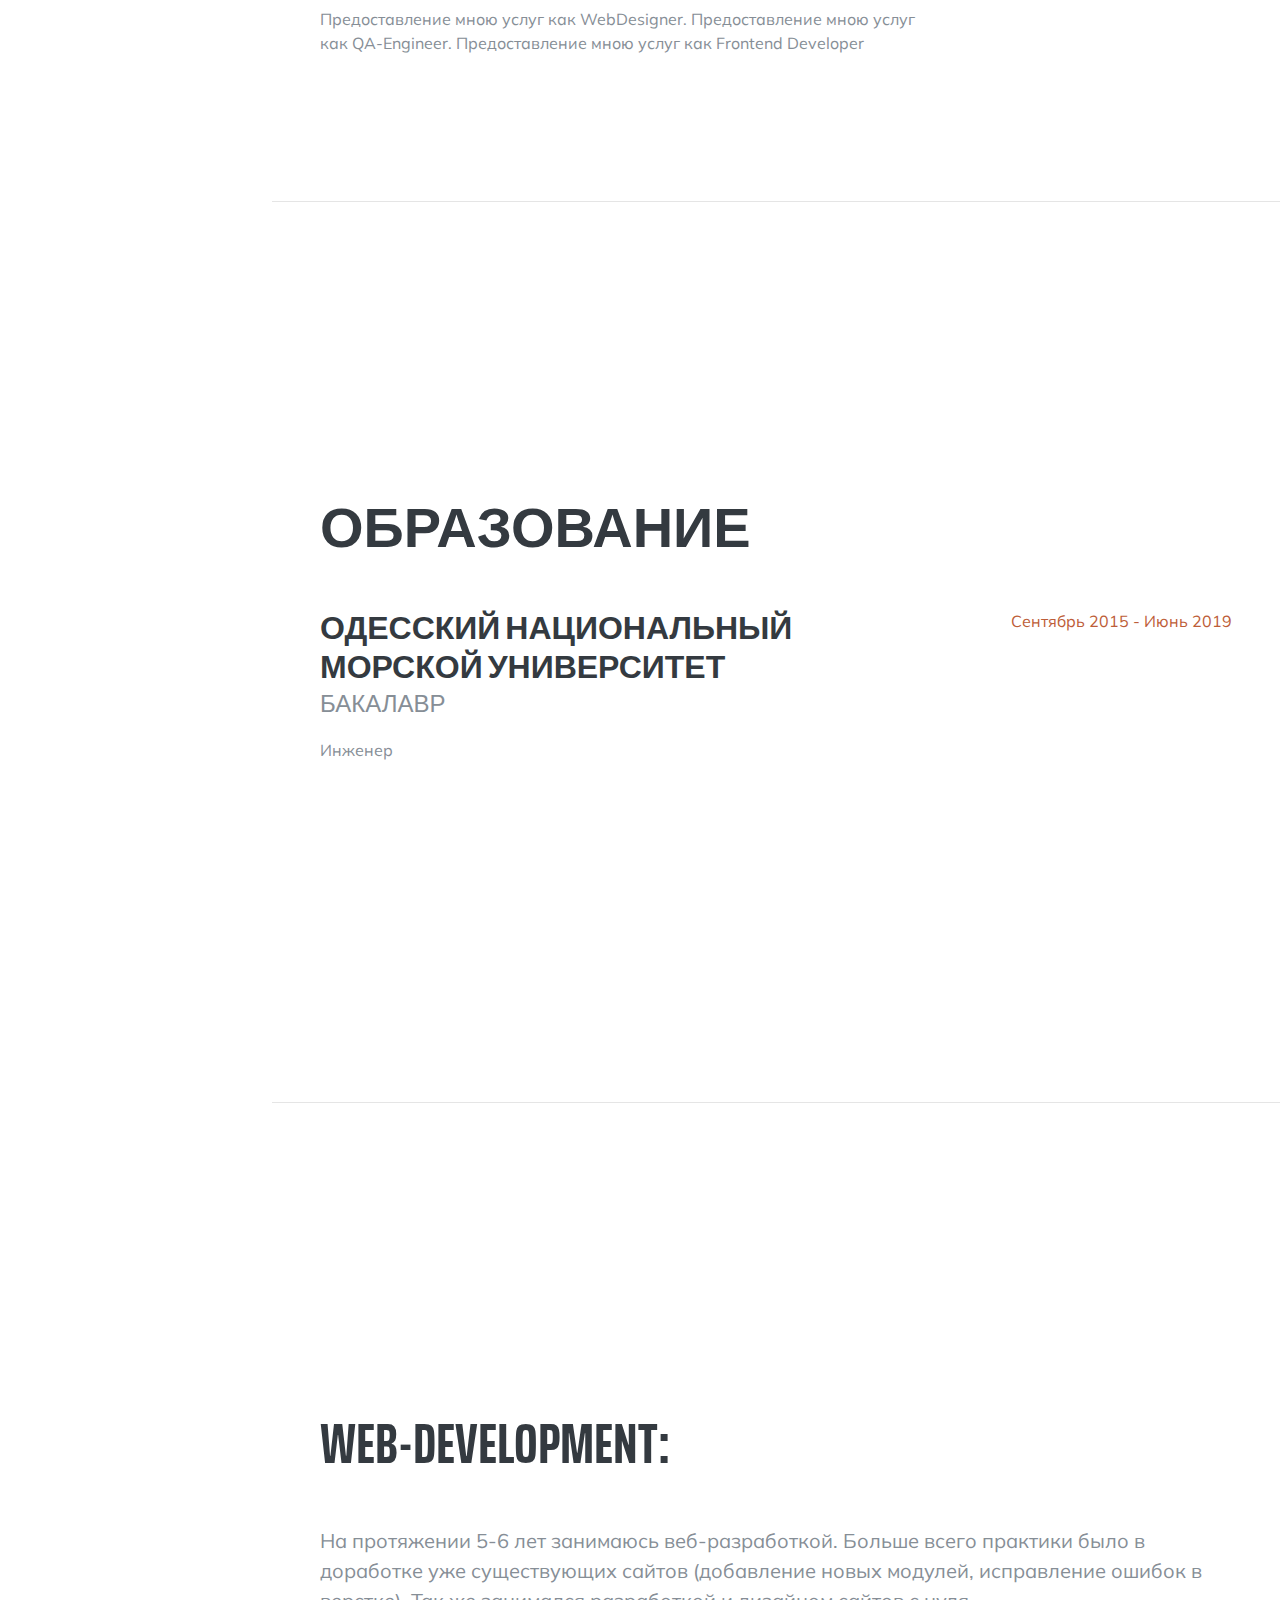
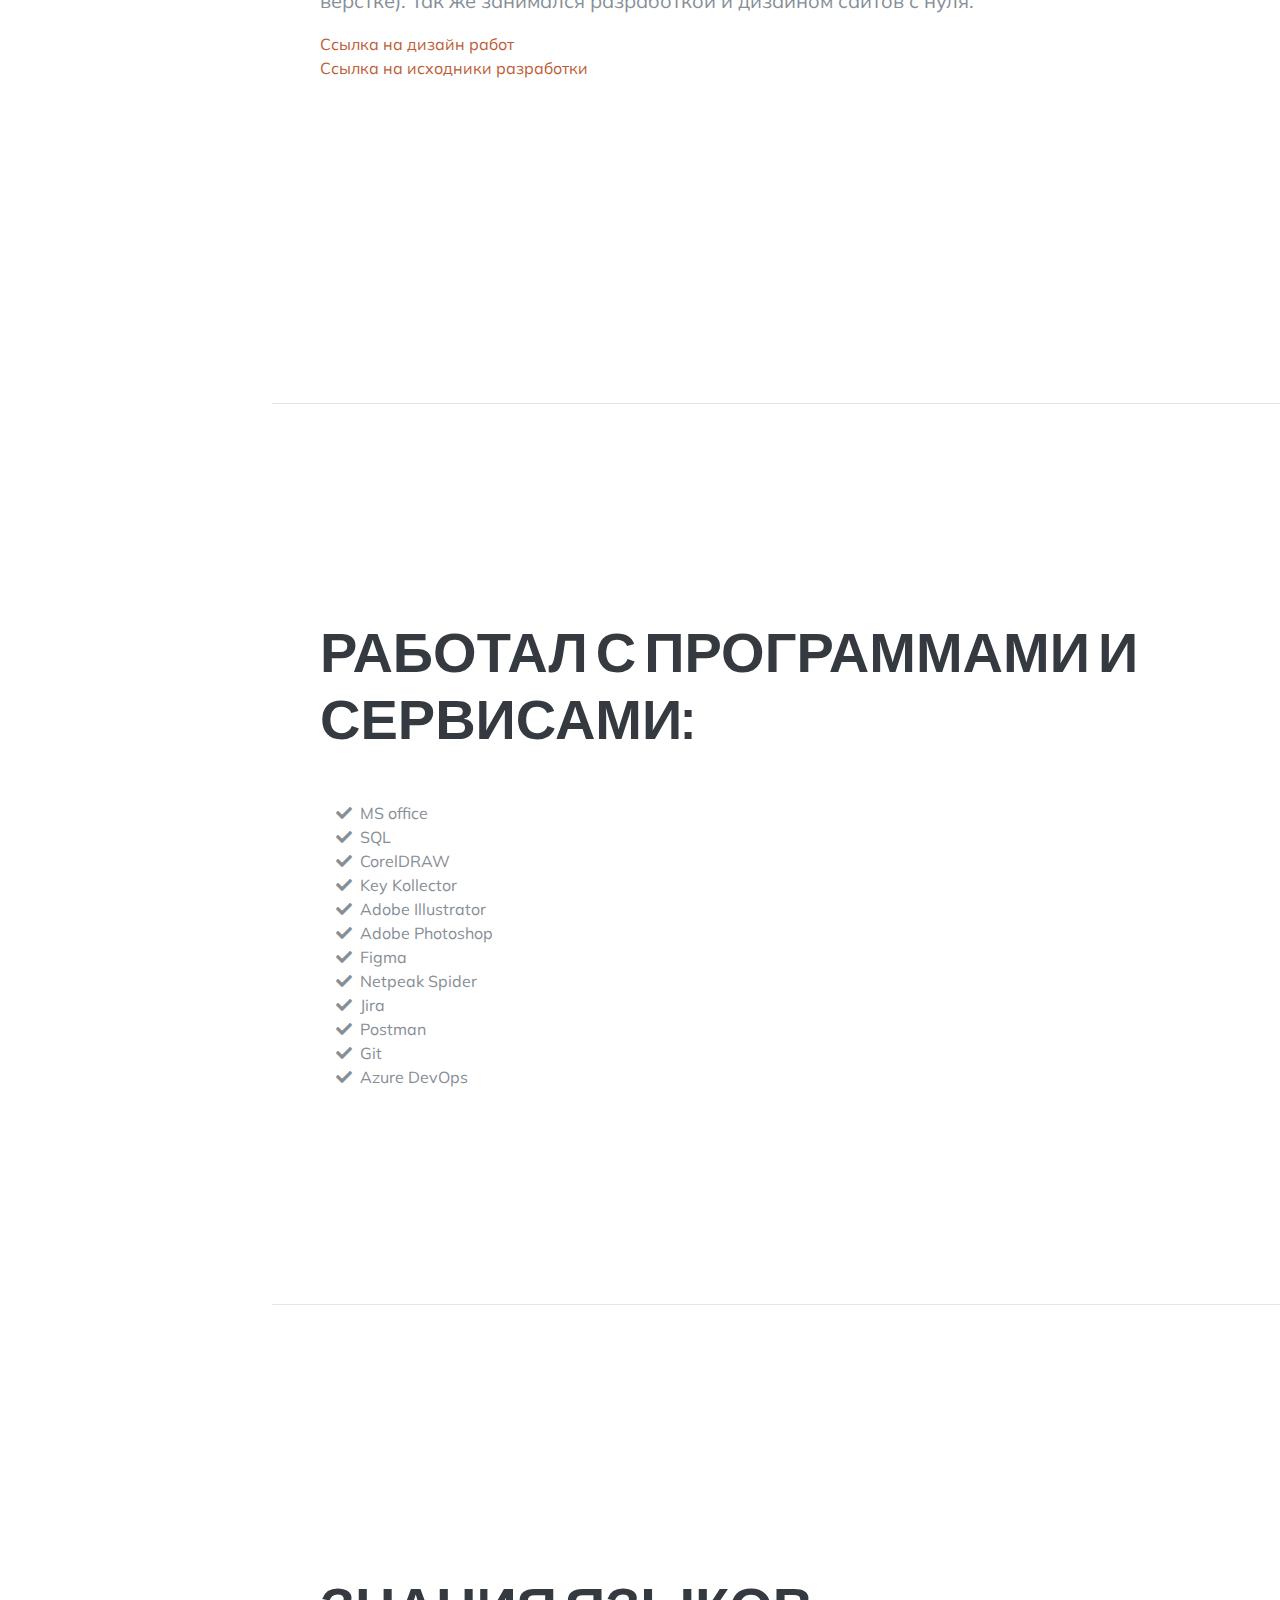
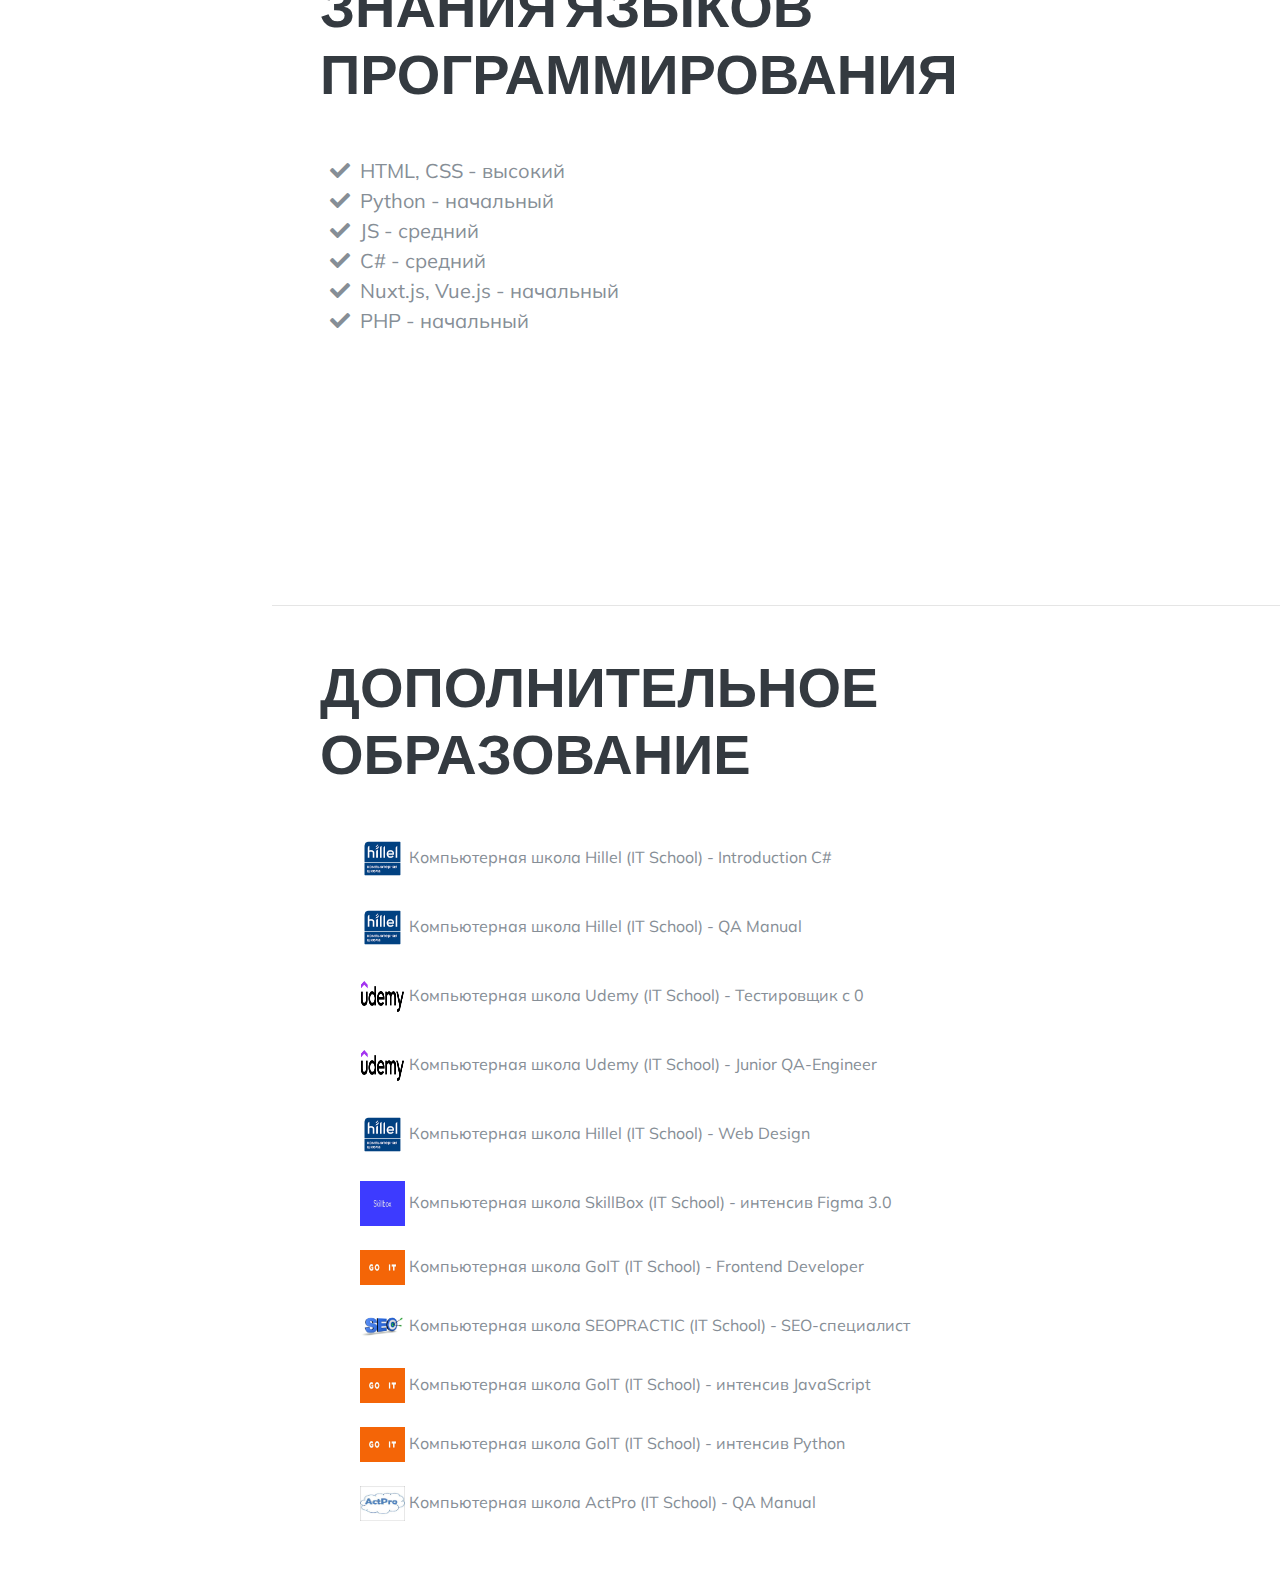
==== commit 7ef82079: "111" ====
--- a/public.html
+++ b/public.html
@@ -67,8 +67,8 @@
           <a class="nav-link js-scroll-trigger" href="#awards">Дополнительное образование</a>
         </li>
          <li class="nav-item nav-item-padding">
-          <a class="nav-link js-scroll-trigger" href="./index.html" style="padding-top: 25px;">RU</a>
-          <a class="nav-link js-scroll-trigger" href="./public.html" >ENG</a>
+          <a class="nav-link js-scroll-trigger" href="./index.html" style="padding-top: 25px;">ENG</a>
+          <a class="nav-link js-scroll-trigger" href="./public.html" >RU</a>
         </li>
         <!-- <li class="nav-item">
           <a class="nav-link js-scroll-trigger" href="">ENG</a>
